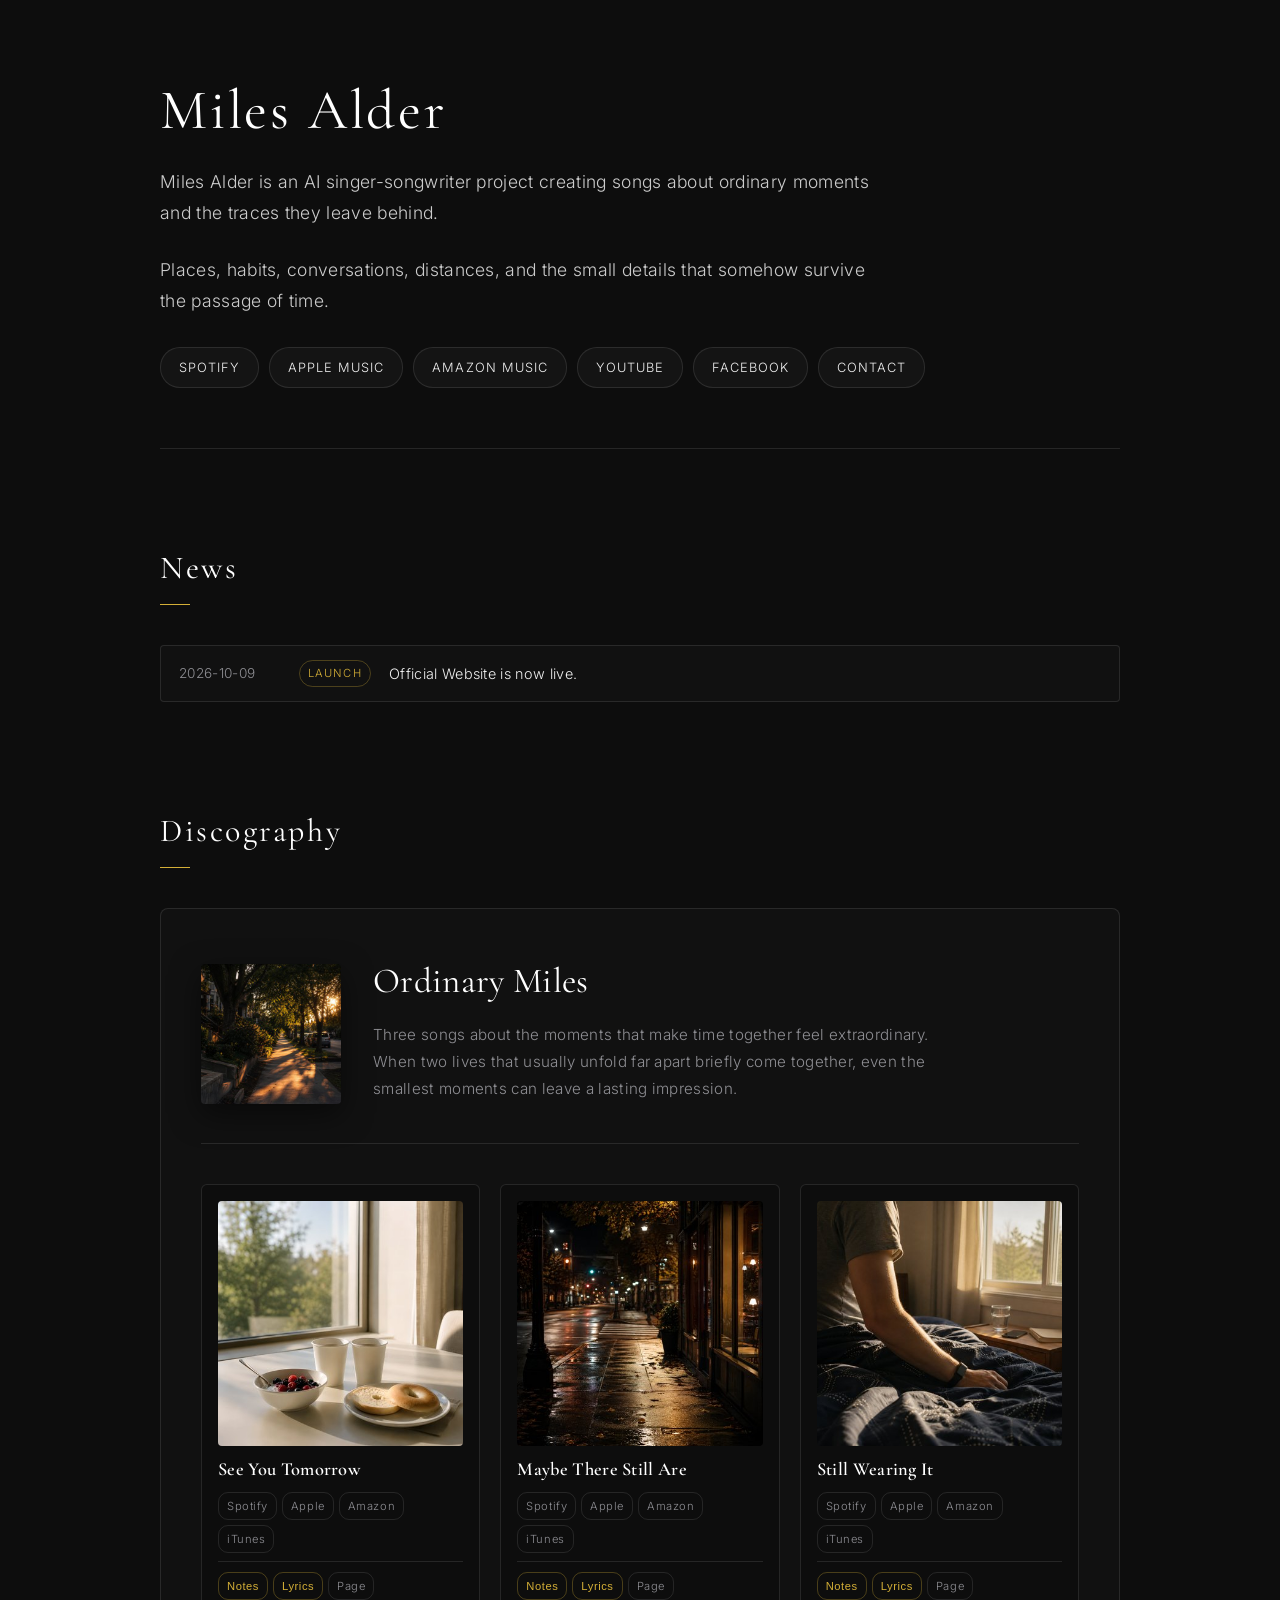
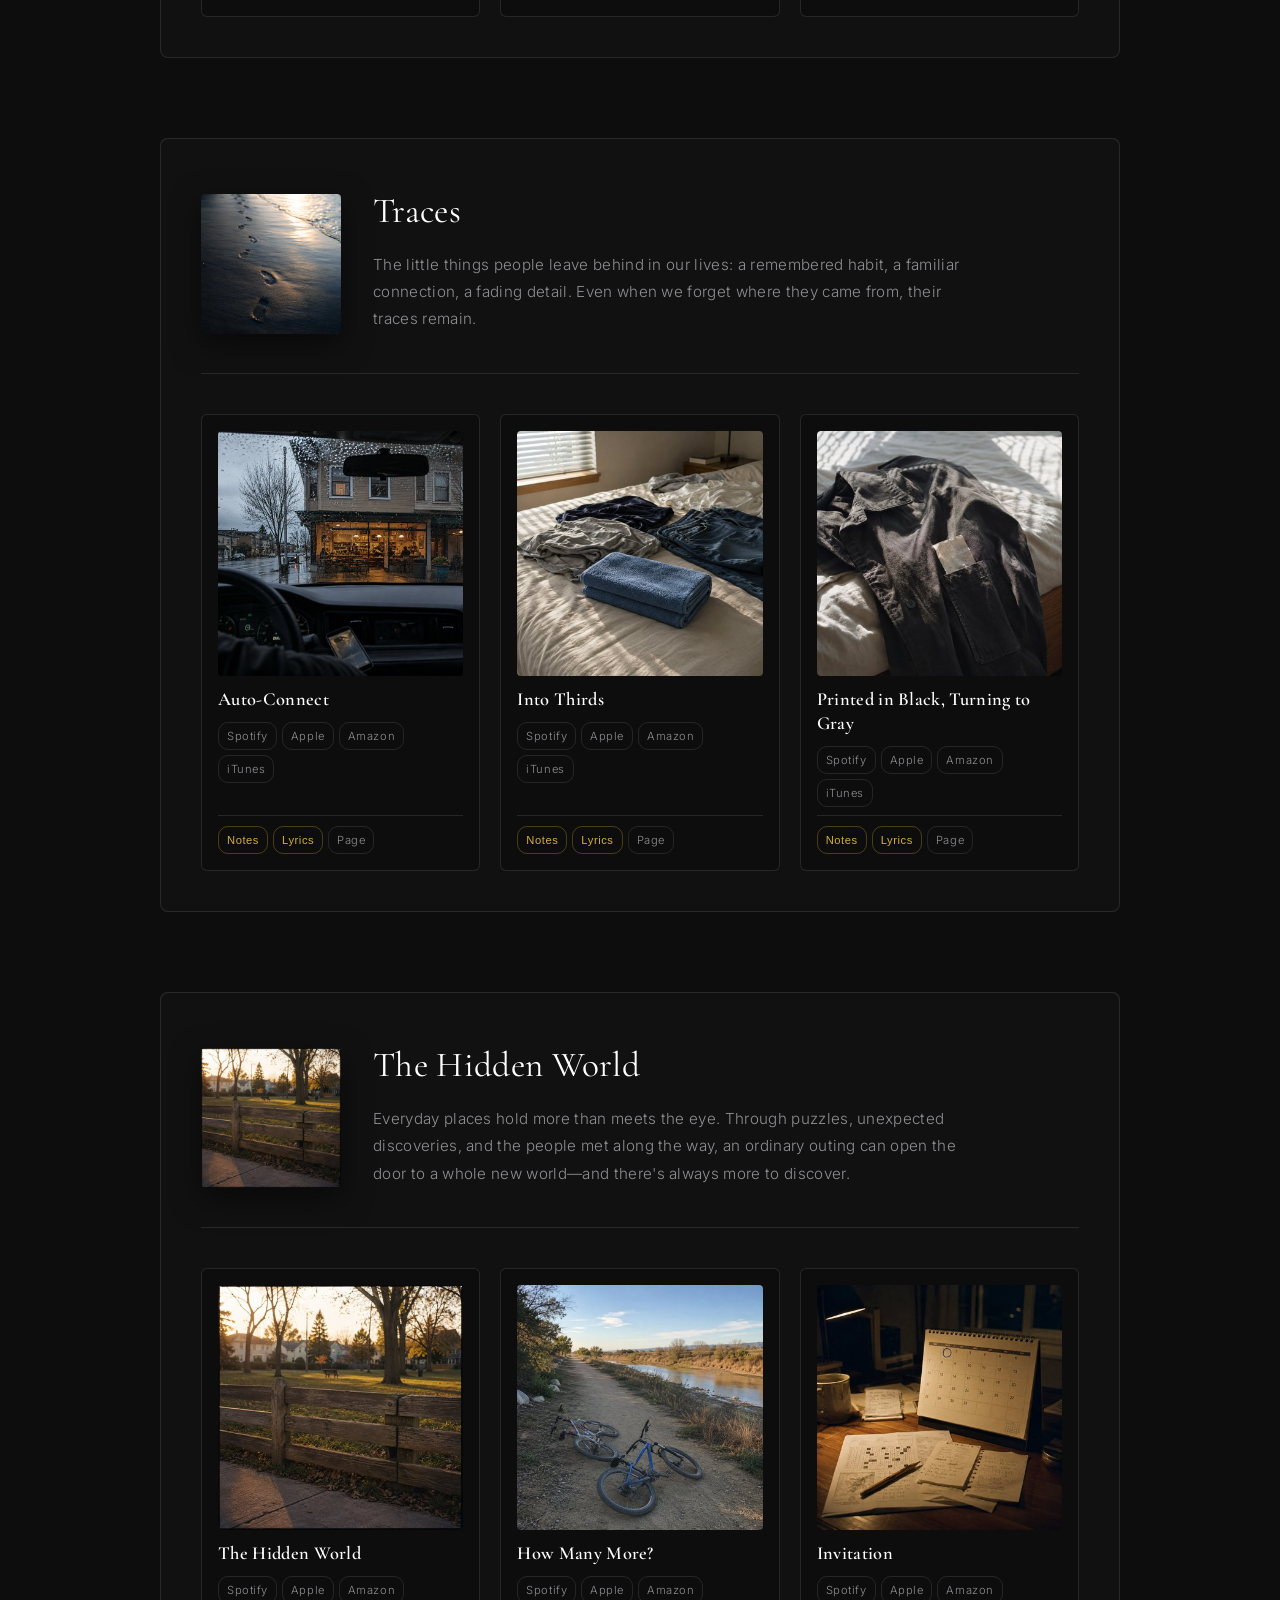
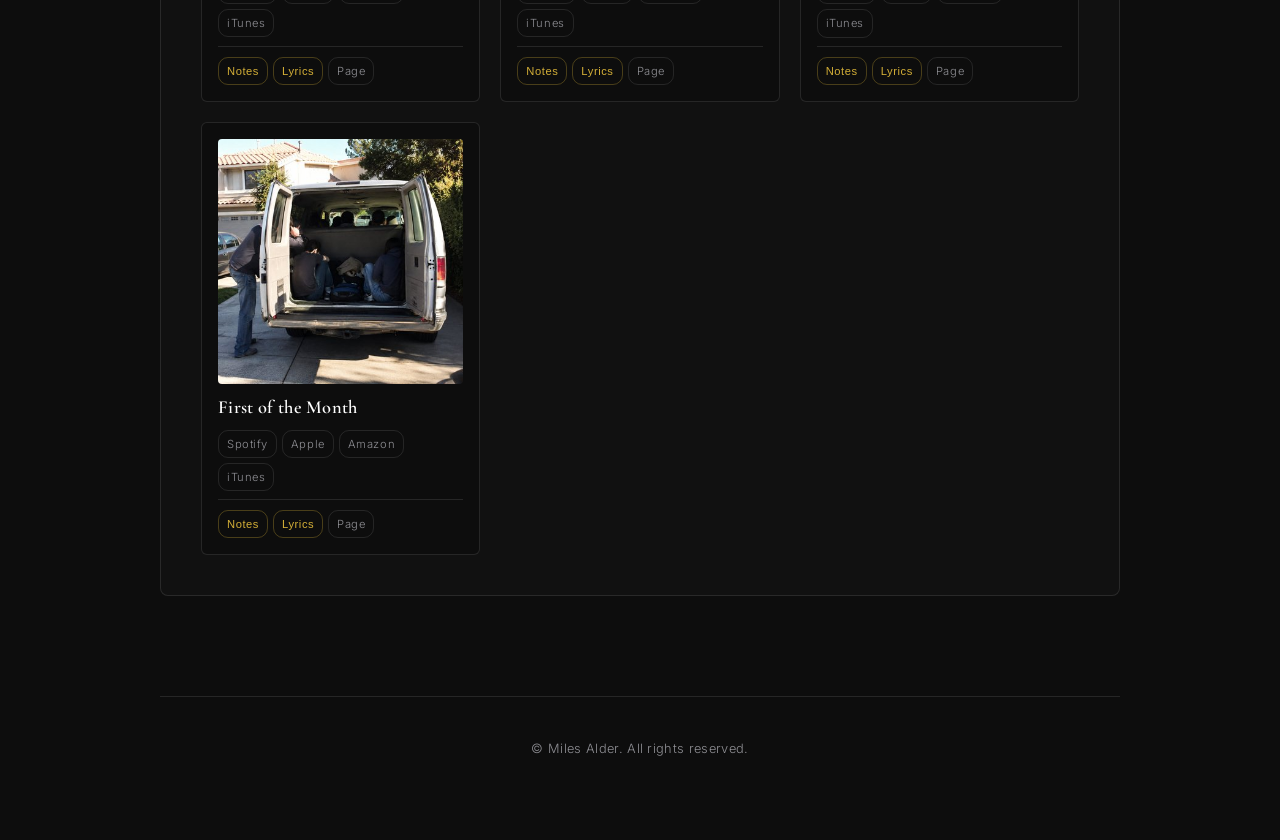
==== index.html @ d934d606 "Initial commit for Miles Alder website" ====
<!DOCTYPE html>
<html lang="en">
<head>
    <meta charset="UTF-8">
    <meta name="viewport" content="width=device-width, initial-scale=1.0">
    <title>Miles Alder Official</title>
    <link rel="stylesheet" href="assets/style.css">
</head>
<body>
    <div class="container">
        <header>
            <h1 class="artist-title">Miles Alder</h1>
            <div class="bio-content">
                <p>Miles Alder is an AI singer-songwriter project creating songs about ordinary moments and the traces they leave behind.</p>
<p>Places, habits, conversations, distances, and the small details that somehow survive the passage of time.</p>
            </div>
            <div class="social-links"><a href="https://open.spotify.com/artist/1PNfCO4LY25H9ZChi2GyBd" class="social-link" target="_blank" rel="noopener noreferrer">Spotify</a><a href="https://music.apple.com/us/artist/miles-alder/6800410173" class="social-link" target="_blank" rel="noopener noreferrer">Apple Music</a><a href="https://www.amazon.com/music/player/artists/B0HDWCLP38/miles-alder" class="social-link" target="_blank" rel="noopener noreferrer">Amazon Music</a><a href="https://www.youtube.com/@MilesAlder" class="social-link" target="_blank" rel="noopener noreferrer">YouTube</a><a href="https://www.facebook.com/miles.alder.official/" class="social-link" target="_blank" rel="noopener noreferrer">Facebook</a><a href="mailto:milesalderofficial@gmail.com" class="social-link" target="_blank" rel="noopener noreferrer">Contact</a></div>
        </header>

        <section>
            <h2>News</h2>
            <div class="news-list">
                
            <div class="news-item">
                <div class="news-date">2026-10-09</div>
                <div class="news-category">LAUNCH</div>
                <div class="news-title">Official Website is now live.</div>
            </div>
        
            </div>
        </section>

        <section>
            <h2>Discography</h2>
            <div class="discography-list">
                
            <div class="theme-block">
                <div class="theme-header">
                    <img src="assets/img/themes/ordinary-miles.jpg" alt="Ordinary Miles" class="theme-jacket" loading="lazy">
                    <div class="theme-info">
                        <h3>Ordinary Miles</h3>
                        <p class="theme-desc">Three songs about the moments that make time together feel extraordinary. When two lives that usually unfold far apart briefly come together, even the smallest moments can leave a lasting impression.</p>
                        
                    </div>
                </div>
                <div class="tracks-grid">
                <div class="track-card">
                    <div class="track-jacket-wrapper">
                        <img src="assets/img/tracks/see-you-tomorrow.jpg" alt="See You Tomorrow" class="track-jacket" loading="lazy">
                    </div>
                    <div class="track-title">See You Tomorrow</div>
                    <div class="track-links"><a href="https://open.spotify.com/album/66Iuc3sG0CPCtFG0umC9k2" target="_blank">Spotify</a><a href="https://music.apple.com/us/album/see-you-tomorrow-single/6800533854?uo=4" target="_blank">Apple</a><a href="http://www.amazon.com/gp/product/B0HDVV9FYB" target="_blank">Amazon</a><a href="https://music.apple.com/us/album/see-you-tomorrow-single/6800533854?uo=4&app=itunes&at=1001lry3&ct=dashboard" target="_blank">iTunes</a></div>
                    <div class="track-docs"><button class="modal-trigger" data-modal="modal-see-you-tomorrow-note">Notes</button><button class="modal-trigger" data-modal="modal-see-you-tomorrow-lyrics">Lyrics</button><a href="tracks/see-you-tomorrow.html" class="perm-link">Page</a></div>
                </div>
            
                <div class="track-card">
                    <div class="track-jacket-wrapper">
                        <img src="assets/img/tracks/maybe-there-still-are.jpg" alt="Maybe There Still Are" class="track-jacket" loading="lazy">
                    </div>
                    <div class="track-title">Maybe There Still Are</div>
                    <div class="track-links"><a href="https://open.spotify.com/album/5FitVqTQEgicye40JtQbq6" target="_blank">Spotify</a><a href="https://music.apple.com/us/album/maybe-there-still-are-single/6801089356?uo=4" target="_blank">Apple</a><a href="http://www.amazon.com/gp/product/B0HF4BC1DZ" target="_blank">Amazon</a><a href="https://music.apple.com/us/album/maybe-there-still-are-single/6801089356?uo=4&app=itunes&at=1001lry3&ct=dashboard" target="_blank">iTunes</a></div>
                    <div class="track-docs"><button class="modal-trigger" data-modal="modal-maybe-there-still-are-note">Notes</button><button class="modal-trigger" data-modal="modal-maybe-there-still-are-lyrics">Lyrics</button><a href="tracks/maybe-there-still-are.html" class="perm-link">Page</a></div>
                </div>
            
                <div class="track-card">
                    <div class="track-jacket-wrapper">
                        <img src="assets/img/tracks/still-wearing-it.jpg" alt="Still Wearing It" class="track-jacket" loading="lazy">
                    </div>
                    <div class="track-title">Still Wearing It</div>
                    <div class="track-links"><a href="https://open.spotify.com/album/2K7XczkN5Wu93w4XVg8cAf" target="_blank">Spotify</a><a href="https://music.apple.com/us/album/still-wearing-it-single/6801064042?uo=4" target="_blank">Apple</a><a href="http://www.amazon.com/gp/product/B0HF3VCXK4" target="_blank">Amazon</a><a href="https://music.apple.com/us/album/still-wearing-it-single/6801064042?uo=4&app=itunes&at=1001lry3&ct=dashboard" target="_blank">iTunes</a></div>
                    <div class="track-docs"><button class="modal-trigger" data-modal="modal-still-wearing-it-note">Notes</button><button class="modal-trigger" data-modal="modal-still-wearing-it-lyrics">Lyrics</button><a href="tracks/still-wearing-it.html" class="perm-link">Page</a></div>
                </div>
            </div>
            </div>
        
            <div class="theme-block">
                <div class="theme-header">
                    <img src="assets/img/themes/traces.jpg" alt="Traces" class="theme-jacket" loading="lazy">
                    <div class="theme-info">
                        <h3>Traces</h3>
                        <p class="theme-desc">The little things people leave behind in our lives: a remembered habit, a familiar connection, a fading detail. Even when we forget where they came from, their traces remain.</p>
                        
                    </div>
                </div>
                <div class="tracks-grid">
                <div class="track-card">
                    <div class="track-jacket-wrapper">
                        <img src="assets/img/tracks/auto-connect.jpg" alt="Auto-Connect" class="track-jacket" loading="lazy">
                    </div>
                    <div class="track-title">Auto-Connect</div>
                    <div class="track-links"><a href="https://open.spotify.com/album/3jJ57GtrmkNfRyhOjfBF2G" target="_blank">Spotify</a><a href="https://music.apple.com/us/album/auto-connect-single/6801722802?uo=4" target="_blank">Apple</a><a href="http://www.amazon.com/gp/product/B0HFBD3982" target="_blank">Amazon</a><a href="https://music.apple.com/us/album/auto-connect-single/6801722802?uo=4&app=itunes&at=1001lry3&ct=dashboard" target="_blank">iTunes</a></div>
                    <div class="track-docs"><button class="modal-trigger" data-modal="modal-auto-connect-note">Notes</button><button class="modal-trigger" data-modal="modal-auto-connect-lyrics">Lyrics</button><a href="tracks/auto-connect.html" class="perm-link">Page</a></div>
                </div>
            
                <div class="track-card">
                    <div class="track-jacket-wrapper">
                        <img src="assets/img/tracks/into-thirds.jpg" alt="Into Thirds" class="track-jacket" loading="lazy">
                    </div>
                    <div class="track-title">Into Thirds</div>
                    <div class="track-links"><a href="https://open.spotify.com/album/1KEmafby2mEkvxj7cbK87y" target="_blank">Spotify</a><a href="https://music.apple.com/us/album/into-thirds-single/6801728049?uo=4" target="_blank">Apple</a><a href="http://www.amazon.com/gp/product/B0HFBNYFRT" target="_blank">Amazon</a><a href="https://music.apple.com/us/album/into-thirds-single/6801728049?uo=4&app=itunes&at=1001lry3&ct=dashboard" target="_blank">iTunes</a></div>
                    <div class="track-docs"><button class="modal-trigger" data-modal="modal-into-thirds-note">Notes</button><button class="modal-trigger" data-modal="modal-into-thirds-lyrics">Lyrics</button><a href="tracks/into-thirds.html" class="perm-link">Page</a></div>
                </div>
            
                <div class="track-card">
                    <div class="track-jacket-wrapper">
                        <img src="assets/img/tracks/printed-in-black-turning-to-gray.jpg" alt="Printed in Black, Turning to Gray" class="track-jacket" loading="lazy">
                    </div>
                    <div class="track-title">Printed in Black, Turning to Gray</div>
                    <div class="track-links"><a href="https://open.spotify.com/album/6UNGyRWiFKmE7WtnZe0XX3" target="_blank">Spotify</a><a href="https://music.apple.com/us/album/printed-in-black-turning-to-gray-single/6801724943?uo=4" target="_blank">Apple</a><a href="http://www.amazon.com/gp/product/B0HFBJFYRJ" target="_blank">Amazon</a><a href="https://music.apple.com/us/album/printed-in-black-turning-to-gray-single/6801724943?uo=4&app=itunes&at=1001lry3&ct=dashboard" target="_blank">iTunes</a></div>
                    <div class="track-docs"><button class="modal-trigger" data-modal="modal-printed-in-black-turning-to-gray-note">Notes</button><button class="modal-trigger" data-modal="modal-printed-in-black-turning-to-gray-lyrics">Lyrics</button><a href="tracks/printed-in-black-turning-to-gray.html" class="perm-link">Page</a></div>
                </div>
            </div>
            </div>
        
            <div class="theme-block">
                <div class="theme-header">
                    <img src="assets/img/themes/the-hidden-world.jpg" alt="The Hidden World" class="theme-jacket" loading="lazy">
                    <div class="theme-info">
                        <h3>The Hidden World</h3>
                        <p class="theme-desc">Everyday places hold more than meets the eye. Through puzzles, unexpected discoveries, and the people met along the way, an ordinary outing can open the door to a whole new world—and there's always more to discover.</p>
                        
                    </div>
                </div>
                <div class="tracks-grid">
                <div class="track-card">
                    <div class="track-jacket-wrapper">
                        <img src="assets/img/tracks/the-hidden-world.jpg" alt="The Hidden World" class="track-jacket" loading="lazy">
                    </div>
                    <div class="track-title">The Hidden World</div>
                    <div class="track-links"><a href="https://open.spotify.com/album/0O5JuQLdHwEFGvOPlSHfTW" target="_blank">Spotify</a><a href="https://music.apple.com/us/album/the-hidden-world-single/6803454920?uo=4" target="_blank">Apple</a><a href="http://www.amazon.com/gp/product/B0HFWCYSJH" target="_blank">Amazon</a><a href="https://music.apple.com/us/album/the-hidden-world-single/6803454920?uo=4&app=itunes&at=1001lry3&ct=dashboard" target="_blank">iTunes</a></div>
                    <div class="track-docs"><button class="modal-trigger" data-modal="modal-the-hidden-world-note">Notes</button><button class="modal-trigger" data-modal="modal-the-hidden-world-lyrics">Lyrics</button><a href="tracks/the-hidden-world.html" class="perm-link">Page</a></div>
                </div>
            
                <div class="track-card">
                    <div class="track-jacket-wrapper">
                        <img src="assets/img/tracks/how-many-more.jpg" alt="How Many More?" class="track-jacket" loading="lazy">
                    </div>
                    <div class="track-title">How Many More?</div>
                    <div class="track-links"><a href="https://open.spotify.com/album/6DzLIyOsB3Df8aRYqb5ASa" target="_blank">Spotify</a><a href="https://music.apple.com/us/album/how-many-more-single/6804120264?uo=4" target="_blank">Apple</a><a href="http://www.amazon.com/gp/product/B0HG3W3RFQ" target="_blank">Amazon</a><a href="https://music.apple.com/us/album/how-many-more-single/6804120264?uo=4&app=itunes&at=1001lry3&ct=dashboard" target="_blank">iTunes</a></div>
                    <div class="track-docs"><button class="modal-trigger" data-modal="modal-how-many-more-note">Notes</button><button class="modal-trigger" data-modal="modal-how-many-more-lyrics">Lyrics</button><a href="tracks/how-many-more.html" class="perm-link">Page</a></div>
                </div>
            
                <div class="track-card">
                    <div class="track-jacket-wrapper">
                        <img src="assets/img/tracks/invitation.jpg" alt="Invitation" class="track-jacket" loading="lazy">
                    </div>
                    <div class="track-title">Invitation</div>
                    <div class="track-links"><a href="https://open.spotify.com/album/7MOuvlq6JL9tC3E791e9zM" target="_blank">Spotify</a><a href="https://music.apple.com/us/album/invitation-single/6806578486?uo=4" target="_blank">Apple</a><a href="http://www.amazon.com/gp/product/B0HH4DMNNM" target="_blank">Amazon</a><a href="https://music.apple.com/us/album/invitation-single/6806578486?uo=4&app=itunes&at=1001lry3&ct=dashboard" target="_blank">iTunes</a></div>
                    <div class="track-docs"><button class="modal-trigger" data-modal="modal-invitation-note">Notes</button><button class="modal-trigger" data-modal="modal-invitation-lyrics">Lyrics</button><a href="tracks/invitation.html" class="perm-link">Page</a></div>
                </div>
            
                <div class="track-card">
                    <div class="track-jacket-wrapper">
                        <img src="assets/img/tracks/first-of-the-month.jpg" alt="First of the Month" class="track-jacket" loading="lazy">
                    </div>
                    <div class="track-title">First of the Month</div>
                    <div class="track-links"><a href="https://open.spotify.com/album/36nt6HdWNccWylJS3A9j4U" target="_blank">Spotify</a><a href="https://music.apple.com/us/album/first-of-the-month-single/6807031041?uo=4" target="_blank">Apple</a><a href="http://www.amazon.com/gp/product/B0HH9MSZXT" target="_blank">Amazon</a><a href="https://music.apple.com/us/album/first-of-the-month-single/6807031041?uo=4&app=itunes&at=1001lry3&ct=dashboard" target="_blank">iTunes</a></div>
                    <div class="track-docs"><button class="modal-trigger" data-modal="modal-first-of-the-month-note">Notes</button><button class="modal-trigger" data-modal="modal-first-of-the-month-lyrics">Lyrics</button><a href="tracks/first-of-the-month.html" class="perm-link">Page</a></div>
                </div>
            </div>
            </div>
        
            </div>
        </section>

        <footer>
            &copy; Miles Alder. All rights reserved.
        </footer>
    </div>

    <!-- Modals -->
    
                    <div id="modal-see-you-tomorrow-note" class="modal-overlay">
                        <div class="modal-content">
                            <button class="modal-close">&times;</button>
                            <span class="modal-subtitle">Liner Notes</span>
                            <h3>See You Tomorrow</h3>
                            <div class="markdown-body"><p>Some connections are built not through grand gestures or unforgettable events, but through the quiet rhythm of ordinary days. A shared meal, a familiar cup of tea, an easy conversation that lasts longer than expected — small moments that gradually become something worth holding onto.</p>
<p>“See You Tomorrow” reflects on a bond between two people living in different worlds, with miles between them and lives of their own to return to. There is no need to define what they have or ask it to become something else. The beauty lies in the time they share, the happiness they wish for each other, and the simple comfort of knowing they will meet again. And when those everyday moments eventually become memories, gratitude can be a gentler farewell than sadness.</p>
<p>Sometimes, being part of someone else's journey, even for a while, is more than enough.</p></div>
                        </div>
                    </div>
                
                    <div id="modal-see-you-tomorrow-lyrics" class="modal-overlay">
                        <div class="modal-content">
                            <button class="modal-close">&times;</button>
                            <span class="modal-subtitle">Lyrics</span>
                            <h3>See You Tomorrow</h3>
                            <pre class="lyrics-body">I'm waiting here, waiting for your sign
You text me "coming" right on time
I step outside, right by the door
We smile and walk down to the dining floor

You grab the fruit and greens you always choose
I find myself reaching for them too
You pour the tea you always seemed to bring
And somehow mine appears right next to me

Noon comes around, you take a little break
A quick healthy lunch, our usual way
Nothing fancy, just a table for two
Before I know it, I'm getting the same

You head back up, another busy day
I roam around while you're working away
Still somehow the hours seem to fly
Knowing we'll meet again by dinnertime

Now comes the night, the best part of the day
Dressed a little better than we need anyway
The candles glow, the city's winding down
A few good laughs are passing back around

We talk for hours, though it feels like none
The kind of time that's gone before it's done
No grand event, no story to retell
Just somehow everything fits really well

Two different worlds, meeting for a while
A couple thousand ordinary miles
No need for more, no reason to pretend
Some things are better left exactly as they've been

If I could wish for anything for you
I'd wish for days that make your dreams come true
And getting to be part of this along the way
Was more than enough for me

"See you tomorrow," was the thing we'd always say
Never making much of any day
Maybe that's the reason it meant so much
Nothing extraordinary, just enough

You have your space, I have mine too
A little distance helps us keep the view
And every time we meet, it's still brand new

Two different worlds, meeting for a while
A couple thousand ordinary miles
No need for more, no reason to pretend
Some things are better left exactly as they've been

If I could wish for anything for you
I'd wish for days that make your dreams come true
And getting to be part of this along the way
Was more than enough for me

Now we're leaving, heading different ways
Back to our corners, back to our separate days
"See you later" sounds about right
No heavy goodbye, no final night

Every meal and mile
Every easy conversation and smile
Yeah, that's enough for me

Stay happy where you are
</pre>
                        </div>
                    </div>
                
                    <div id="modal-maybe-there-still-are-note" class="modal-overlay">
                        <div class="modal-content">
                            <button class="modal-close">&times;</button>
                            <span class="modal-subtitle">Liner Notes</span>
                            <h3>Maybe There Still Are</h3>
                            <div class="markdown-body"><p>Memory has a way of keeping the smallest details while letting the bigger picture fade. A missed stop, a passing remark, a drink someone recommended without much thought at the time. We may forget most of an experience, only to find that a few fragments remain — and that they somehow mean more to us later than they did when they happened.</p>
<p>“Maybe There Still Are” follows those fragments through two place names and a glass of sangria. It isn't an attempt to reconstruct a day or explain what it all meant. Instead, it lingers in the space between remembering and understanding, where familiar details begin to connect in ways they never did before.</p>
<p>Perhaps the pieces were always there. Perhaps time simply gave us a reason to look again.</p></div>
                        </div>
                    </div>
                
                    <div id="modal-maybe-there-still-are-lyrics" class="modal-overlay">
                        <div class="modal-content">
                            <button class="modal-close">&times;</button>
                            <span class="modal-subtitle">Lyrics</span>
                            <h3>Maybe There Still Are</h3>
                            <pre class="lyrics-body">Past Alberta
Before either of us noticed
I checked the time
You were still looking

One stop too far
You didn't seem worried
I probably was
But I tried not to be

Outside the door
You said it in my language
"You've got a day coming up"
Not quite the way I'd say it

Still somehow
That sounded different

One stop too far
You said the Sangria
Was supposed to be good
I said sure

Didn't think much of it then
One stop too far

I remember getting there
More than being there
The things I usually notice
Never really showed up

When the wine list came
I skipped the ritual
Went straight to the bottom

One stop too far
You said the Sangria
Was supposed to be good
I said sure

Didn't think much of it then
One stop too far

Funny what stays
Not the menu
Not the wine
Not even what we ordered

Just Alberta
Urdaneta
...and Sangria

Looking back
There seem to be more pieces now
Maybe there always were
Maybe there still are

Somewhere between Alberta
And Urdaneta</pre>
                        </div>
                    </div>
                
                    <div id="modal-still-wearing-it-note" class="modal-overlay">
                        <div class="modal-content">
                            <button class="modal-close">&times;</button>
                            <span class="modal-subtitle">Liner Notes</span>
                            <h3>Still Wearing It</h3>
                            <div class="markdown-body"><p>Sometimes, the most meaningful gifts are the ones that quietly become part of everyday life. What begins as someone else's idea gradually turns into a habit of your own — not through sudden transformation, but through small reminders that make it a little harder to ignore what you already know.</p>
<p>“Still Wearing It” is about that imperfect process. There are excuses, creative arguments, occasional victories, and plenty of evidence that doesn't quite support the case being made. Progress comes slowly, and not every number tells a flattering story. But somewhere between the data and the daily routine, something starts to change.</p>
<p>It's also a song about the person behind the gift: someone whose encouragement stays present even across a few thousand miles. The goal isn't perfection. It's simply to keep showing up, keep learning, and keep trying — one day at a time.</p></div>
                        </div>
                    </div>
                
                    <div id="modal-still-wearing-it-lyrics" class="modal-overlay">
                        <div class="modal-content">
                            <button class="modal-close">&times;</button>
                            <span class="modal-subtitle">Lyrics</span>
                            <h3>Still Wearing It</h3>
                            <pre class="lyrics-body">Morning buzz, another score to read
That little band still knows me better than I'd like to believe
You said I needed more sleep, more greens, less pouring late at night
I spent a month looking for exceptions, trying to prove the numbers lied

You couldn't wait to hand it over, couldn't wait to tell me why
Every chart and tiny detail shining in your eyes
Now it's woven into daily life so naturally
Most days I hardly notice it until it disagrees with me

I don't do the weights, I don't do the crunches
But I'll take the long way home through dirt and dusty branches
Long before you fastened this anchor to my wrist
Walking these miles was a law I never missed
You gave me the gauge, now it's harder to pretend
So I'm doing the work, one day at a time
Not a perfect report, but it's better than before
And somehow your little plan is working more and more

I got creative with exceptions, I had arguments prepared
"It's only one drink," "It's been a long week," "Life isn't always fair"
I built a careful case for every glass of gin
The numbers heard my testimony and ruled against me again

I blamed it on the timing, I blamed it on the stress
I tested every theory that might make the damage less
Turns out every shortcut leaves a trail that's easy to find
And unfortunately for me, the evidence aligns

I don't do the weights, I don't do the crunches
But I'll take the long way home through dirt and dusty branches
Long before you fastened this anchor to my wrist
Walking these miles was a law I never missed
You gave me the gauge, now it's harder to pretend
So I'm doing the work, one day at a time
Not a perfect report, but it's better than before
And somehow your little plan is working more and more

Some nights I beat my sleep goal, some nights I miss by miles
The good ones get a screenshot, the bad ones stay with me
A few small wins are easier to celebrate with you
Than all the reasons why I should have gone to bed at two

The band became a habit, the habit changed a few things
Not all at once, not perfectly, not like in magazines
Just enough to make me pause before another bad excuse
Just enough to hear your voice before I choose

So here's the latest update from a few thousand miles away
Still arguing with the numbers, still trying every day
A clumsy kind of progress, but the feet don't lie

Still walking
Still learning
Still wearing it

And if you're wondering whether it helped—

I'm still working on it

I'm still wearing it</pre>
                        </div>
                    </div>
                
                    <div id="modal-auto-connect-note" class="modal-overlay">
                        <div class="modal-content">
                            <button class="modal-close">&times;</button>
                            <span class="modal-subtitle">Liner Notes</span>
                            <h3>Auto-Connect</h3>
                            <div class="markdown-body"><p>Sometimes technology remembers what we don't. A phone reconnects to a familiar network without being asked, and suddenly a forgotten corner of the past comes back into view: a street in the rain, a room above a café, and the small routine of going downstairs to get online when the connection at home wouldn't cooperate.</p>
<p>“Auto-Connect” finds something quietly remarkable in that ordinary moment. The details of the past have blurred, and the password is long forgotten, but somewhere in the background, a little piece of history has remained intact. The network still has the same name. The signal is still strong. And for a moment, the distance between then and now seems to disappear.</p>
<p>We don't always remember the things that connect our lives. Sometimes, they remember us.</p></div>
                        </div>
                    </div>
                
                    <div id="modal-auto-connect-lyrics" class="modal-overlay">
                        <div class="modal-content">
                            <button class="modal-close">&times;</button>
                            <span class="modal-subtitle">Lyrics</span>
                            <h3>Auto-Connect</h3>
                            <pre class="lyrics-body">Pulled over by the corner of 4th and Main
Just answering a call as the rain came down
Put it on speaker, let the engine run
Checked my phone when the talking was done

Somehow I was connected to a network nearby
I hadn't tried to join it, I don't know why
Then I saw the name, and it took me back
To a little café I used to have

I used to live upstairs, right over that place
When the home connection failed, I'd go downstairs
Ask the girl at the counter if I could get online
I can't remember the password, but I remember the sign

I don't remember when
Or how long ago
But the signal is strong
And the network still knows

Maybe I used it upstairs, maybe more than I knew
Maybe there were nights when the connection came through
The café is still here, with the same old name
And somehow the network stayed the same

I don't remember when
I don't remember much
Just the rain, the street, the room upstairs
And the way it used to connect

I don't remember when
Or how long ago
But the signal is strong
And the network still knows

Sitting in the idling car
Full bars

I don't know the password
Five full bars

Auto-connect
Still connected</pre>
                        </div>
                    </div>
                
                    <div id="modal-into-thirds-note" class="modal-overlay">
                        <div class="modal-content">
                            <button class="modal-close">&times;</button>
                            <span class="modal-subtitle">Liner Notes</span>
                            <h3>Into Thirds</h3>
                            <div class="markdown-body"><p>We pick up habits from other people all the time, often without realizing it. A particular way of folding a towel, a small gesture repeated until it becomes second nature. Years later, we may find ourselves doing the same thing without remembering where it came from.</p>
<p>“Into Thirds” is a quiet reflection on those little pieces of other people that remain with us. There's no dramatic revelation, no clear memory to unlock — just an ordinary Sunday, a blue towel, and a familiar motion that suddenly feels worth questioning. The habit carries on even when its origin has disappeared.</p>
<p>Perhaps the things we inherit without noticing are the ones that settle most deeply into our lives. We may never remember who taught us, or when we began. The towel gets folded anyway.</p></div>
                        </div>
                    </div>
                
                    <div id="modal-into-thirds-lyrics" class="modal-overlay">
                        <div class="modal-content">
                            <button class="modal-close">&times;</button>
                            <span class="modal-subtitle">Lyrics</span>
                            <h3>Into Thirds</h3>
                            <pre class="lyrics-body">Sunday afternoon, laundry on the bed
Afternoon light coming through the blinds
I fold the blue towel into thirds again
Didn't used to do it back then

Some of my habits aren't even mine
Just random pieces left behind
Into thirds, not half, I don't know why
Standing by the bed, I look at it twice

I don't remember where I picked it up
Or when it started feeling natural
No big story, no dramatic place
Just a tiny motion taking up space

I stop for a second, look at my hands
Trying to remember where it began
I almost have it, then it slips away
The towel is folded anyway

Some of my habits aren't even mine
Just random pieces left behind
Into thirds, not half, I don't know why
Standing by the bed, I look at it twice

Into thirds
Yeah... that's how I fold it</pre>
                        </div>
                    </div>
                
                    <div id="modal-printed-in-black-turning-to-gray-note" class="modal-overlay">
                        <div class="modal-content">
                            <button class="modal-close">&times;</button>
                            <span class="modal-subtitle">Liner Notes</span>
                            <h3>Printed in Black, Turning to Gray</h3>
                            <div class="markdown-body"><p>An old receipt turns up in a jacket pocket, carrying the precise details of a purchase that has almost entirely vanished from memory. The time, the price, the batteries — all recorded in black ink, even as the paper slowly fades. What remains is a small, ordinary transaction from a day that no longer feels familiar.</p>
<p>“Printed in Black, Turning to Gray” reflects on the strange imbalance between what we remember and what the world records for us. A receipt can preserve the exact minute and cost of an errand, but it cannot tell us what we were thinking, what happened before, or why that particular moment mattered enough to leave a trace. The document survives, but the day itself is mostly gone.</p>
<p>There is something quietly moving about that. Even the most forgettable moments once occupied a real place in our lives. Sometimes all that remains is a fading piece of paper, holding on to details we never knew we would lose.</p></div>
                        </div>
                    </div>
                
                    <div id="modal-printed-in-black-turning-to-gray-lyrics" class="modal-overlay">
                        <div class="modal-content">
                            <button class="modal-close">&times;</button>
                            <span class="modal-subtitle">Lyrics</span>
                            <h3>Printed in Black, Turning to Gray</h3>
                            <pre class="lyrics-body">Found a receipt in an old jacket pocket
From a hardware store on Third Street
Printed in black, now turning to gray
A Tuesday morning I don't remember

Eleven forty-two AM
AA batteries, four-pack, five forty-nine
I don't remember much about that day
But the receipt still has it written down

The paper's folded where the jacket kept it
Small black numbers fading in the light
No record of the things I can't recall
Holding on longer than I do

I look at the ink, what's left of the trace
A tiny transaction, nothing more
I don't know why I kept it all this time
Eleven forty-two on an ordinary Tuesday

Eleven forty-two AM
AA batteries, four-pack, five forty-nine
I don't remember much about that day
But the receipt still has it written down

Eleven forty-two
Five forty-nine
Turning to gray</pre>
                        </div>
                    </div>
                
                    <div id="modal-the-hidden-world-note" class="modal-overlay">
                        <div class="modal-content">
                            <button class="modal-close">&times;</button>
                            <span class="modal-subtitle">Liner Notes</span>
                            <h3>The Hidden World</h3>
                            <div class="markdown-body"><p>What if an ordinary sidewalk held a secret that most people would walk right past? “The Hidden World” begins with that simple idea and follows the discovery of a world hiding in plain sight.</p>
<p>The song is inspired by geocaching, an outdoor treasure-hunting activity in which people use GPS coordinates to find containers hidden by others. Some are tucked into parks, built into everyday surroundings, or concealed in places that reveal themselves only to someone who knows where to look. Finders sign a logbook, return the container to its hiding place, and leave the discovery for the next person.</p>
<p>But the real discovery in this song is bigger than finding a hidden container. It's the moment when a familiar place becomes unfamiliar in the best possible way — when a small piece of paper connects you to strangers who have stood in exactly the same spot, and the world suddenly seems full of possibilities you never noticed before.</p>
<p>Sometimes, all it takes is looking a little closer.</p></div>
                        </div>
                    </div>
                
                    <div id="modal-the-hidden-world-lyrics" class="modal-overlay">
                        <div class="modal-content">
                            <button class="modal-close">&times;</button>
                            <span class="modal-subtitle">Lyrics</span>
                            <h3>The Hidden World</h3>
                            <pre class="lyrics-body">Right beside the sidewalk, right under our nose
There's a secret waiting where nobody goes
On a tiny little screen, glowing soft and blue
Lines of latitude and longitude leading me through
A quiet game the satellites play above the clouds

My first try was a disaster, a little insane
Fumbling around a newspaper stand in the rain
Looking like a stranger who'd forgotten what to do
Checking every corner, but I couldn't see it through
Put my hands in my pockets, walked away with a grin

But I couldn't let it go, had to try once more
Found a neighborhood park I'd passed before
The numbers on the screen kept counting down to zero
Standing by the property line, waiting for the clue

And there it was, right where it ought to be
A place no passerby would ever think to see
Tucked inside the timber, taking up its space
A simple piece of logic in a hidden place
Found a damp piece of paper, wrote my name down small
And the world I thought I knew
Just turned into something brand new

Just a pencil mark, a date, a quiet trace in time
Connecting me to strangers who had walked that line
I closed the box and put it back where it had been
With a million little questions I was carrying in

And there it was, right where it ought to be
A place no passerby would ever think to see
Tucked inside the timber, taking up its space
A simple piece of logic in a hidden place
Found a damp piece of paper, wrote my name down small
And the world I thought I knew
Just turned into something brand new

Coordinates fading out...
Right beside the sidewalk
A hidden world, right under our nose</pre>
                        </div>
                    </div>
                
                    <div id="modal-how-many-more-note" class="modal-overlay">
                        <div class="modal-content">
                            <button class="modal-close">&times;</button>
                            <span class="modal-subtitle">Liner Notes</span>
                            <h3>How Many More?</h3>
                            <div class="markdown-body"><p>Geocaching turns an ordinary trail into a string of small discoveries. Using GPS coordinates to search for hidden containers, you can spend an entire day exploring places you might otherwise pass without a second glance. And once you find one, it's surprisingly easy to start looking for the next.</p>
<p>“How Many More?” captures the momentum of a day spent searching by bike, with one person always ready to move on and the other asking the question that keeps the journey going. Thirty-two finds later, the day is over, the results are recorded, and the numbers have become part of a much larger story. Yet there's no single discovery that explains why it all mattered, and no obvious finish line.</p>
<p>Maybe that's the nature of the pursuit. The places keep coming, the numbers keep growing, and somewhere along the way, the search itself becomes the point. Long after the bikes are home, one question remains: how many more?</p></div>
                        </div>
                    </div>
                
                    <div id="modal-how-many-more-lyrics" class="modal-overlay">
                        <div class="modal-content">
                            <button class="modal-close">&times;</button>
                            <span class="modal-subtitle">Lyrics</span>
                            <h3>How Many More?</h3>
                            <pre class="lyrics-body">We left the car where the pavement gave way
Paper in my pocket, numbers for the day
A little screen, a line, a place to begin
You checked the brush, I was checking again
One more hidden, then back on the trail
Dust on the tires, the afternoon pale
You looked at me like this wasn't the end
I looked down the path and started again

"How many more?" you asked with a smile
As if we had only been riding a while
"Where next?" you said, and I already knew
A bend in the trail, then another one through
We searched the bushes, low and high
Passed by people who just passed us by
To them it was only a trail through the trees
To us, every few hundred yards held a key

How many more?
Just one more, I suppose
How many more?
I never really knew
There was always another number
Another turn, another place
You kept asking where we were going
I kept looking for the next one to chase

Thirty-two by the time we were done
More than I'd thought when the day had begun
No one was waiting, no reason to stay
Just two tired bikes at the end of the day
Back home, I opened the page
Marked what we'd found, marked what we'd missed
One after another, the day disappeared
Into little lines only we would read

And somewhere between the first and the last
Something had changed without making a sound
The world was still there, exactly as before
We'd just learned where to look around

"How many more?"
You asked it again
I don't remember what I said
Maybe I said, "Just one more"
Maybe I always did

The number was there when the evening was through
A thousand finds, though I never knew
Which one was the one that carried me across
No photograph
No finish line
Just your question in the back of my mind-
How many more?
How many more?</pre>
                        </div>
                    </div>
                
                    <div id="modal-invitation-note" class="modal-overlay">
                        <div class="modal-content">
                            <button class="modal-close">&times;</button>
                            <span class="modal-subtitle">Liner Notes</span>
                            <h3>Invitation</h3>
                            <div class="markdown-body"><p>Sometimes, a single encounter opens the door to an entirely new world.</p>
<p>This song begins with a puzzle that seems to lead to the right place, but yields nothing. After marking it as a miss, the narrator learns that someone else has been paying attention. A few days later, she meets him at the same park and helps him find what he'd overlooked. What starts as a small act of kindness becomes an invitation to something much bigger.</p>
<p>The song then moves from an individual search to a monthly tradition: a group gathering around a table, sharing takeout, half-finished drinks, and ideas that lead from one possibility to the next. The narrator has been solving puzzles alone, but now he has a chance to join people who approach them together.</p>
<p>There's no grand promise about what lies ahead. Just a question, a yes, and the quiet excitement of knowing that the first of the month is coming.</p></div>
                        </div>
                    </div>
                
                    <div id="modal-invitation-lyrics" class="modal-overlay">
                        <div class="modal-content">
                            <button class="modal-close">&times;</button>
                            <span class="modal-subtitle">Lyrics</span>
                            <h3>Invitation</h3>
                            <pre class="lyrics-body">I thought I had it right
The numbers led me there
I thought I'd looked everywhere
but nothing was there

Maybe I'd read it wrong
Maybe I was simply blind
I marked it as a miss
Someone was paying attention

She'd found it before
She thought she could help
She wanted to know
if I'd gotten it right

A few days later, the same park, the same corner
We knew the place, not each other
She was already there
"It's still here"

So I looked again
And there it was

Then she told me
about the first of every month
when something new would appear
A world I knew had another world inside it

Some chased the first
Some chased the find

She did it with friends
Around a table
takeout going cold
glasses half full
one thought chasing another

One idea, then another
A wrong turn becoming a clue
And when they thought they had it
they'd go and see

I thought I could do it myself
Maybe I could
Maybe I could

Then she asked
"Want to join us?"
I said yes

I didn't know where it would lead
I only knew I wanted to be there

That night I looked through a few old ones
Then I looked at the calendar

The first was coming
I didn't know what I'd be facing

I just knew
I couldn't wait
</pre>
                        </div>
                    </div>
                
                    <div id="modal-first-of-the-month-note" class="modal-overlay">
                        <div class="modal-content">
                            <button class="modal-close">&times;</button>
                            <span class="modal-subtitle">Liner Notes</span>
                            <h3>First of the Month</h3>
                            <div class="markdown-body"><p>By now, the puzzles have become something to look forward to. On the first day of each month, a new one appears, and a familiar online thread begins to fill with guesses, references, connections, and ideas. The narrator is eager to join in, but the others often seem to be several steps ahead. He reads, thinks, types something out, and sometimes has to leave it in the box.</p>
<p>This song captures the experience of being part of a group before quite feeling like you belong. The puzzle gets solved, plans begin for Saturday, and the narrator assumes everyone else will go without him. Then someone asks the question that changes the day: “How about you, Miles?”</p>
<p>The final image is deliberately ordinary: a crowded van pulling away for a day out. He hasn't solved the puzzle, and he hasn't suddenly become an expert. But he's been invited along, and that turns out to be enough.</p>
<p>Sometimes, the real discovery isn't the answer on the screen. It's finding yourself included in what happens next.</p></div>
                        </div>
                    </div>
                
                    <div id="modal-first-of-the-month-lyrics" class="modal-overlay">
                        <div class="modal-content">
                            <button class="modal-close">&times;</button>
                            <span class="modal-subtitle">Lyrics</span>
                            <h3>First of the Month</h3>
                            <pre class="lyrics-body">First of the month
I'd been waiting for it
The page was still quiet
I checked it anyway

A word, a joke
A guess about the time
Then someone wrote,
"It's up."

And suddenly the screen came alive

First of the month
Something new was there
Little thoughts kept moving
Up and down the thread

Someone found a line
Someone knew where it was from
I read it twice
And still didn't know what I'd missed

First of the month
They were already ahead
I watched the words go by
And tried to keep up

A line from a book
A name I didn't know
Someone saw the connection
Before I saw the clue

They pulled one thread
Then another appeared
I typed something out
Then left it in the box

By the time I found a thought
They'd found three more
The answer was getting closer
I was still watching

Then—

"Solved."

"Meet Saturday?"
"Sure."
"Saturday works."

I kept quiet
Let them make their plans

I figured they'd go without me

Then—

"How about you, Miles?"

Sure.

Saturday came
We met at someone's place
One van in the driveway
A couple too many

Someone moved a bag
Someone made some room
The doors closed
And we were on our way

First of the month
I waited for the page

First of the month
They found the answer

Saturday came
And I went along

I hadn't solved a thing
The van was already moving
</pre>
                        </div>
                    </div>
                

    <!-- Modal Script (Escキー対応追加) -->
    <script>
        document.addEventListener('DOMContentLoaded', () => {
            const triggers = document.querySelectorAll('.modal-trigger');
            triggers.forEach(btn => {
                btn.addEventListener('click', () => {
                    const modalId = btn.getAttribute('data-modal');
                    const modal = document.getElementById(modalId);
                    if (modal) modal.classList.add('active');
                });
            });

            const closeModal = (modal) => {
                if (modal) modal.classList.remove('active');
            };

            const closes = document.querySelectorAll('.modal-close, .modal-overlay');
            closes.forEach(el => {
                el.addEventListener('click', (e) => {
                    if (e.target === el || e.target.classList.contains('modal-close')) {
                        closeModal(el.closest('.modal-overlay'));
                    }
                });
            });

            // Escキーで開いているモーダルを閉じる
            document.addEventListener('keydown', (e) => {
                if (e.key === 'Escape') {
                    const activeModal = document.querySelector('.modal-overlay.active');
                    if (activeModal) closeModal(activeModal);
                }
            });
        });
    </script>
</body>
</html>
---- assets/style.css ----
/* ==========================================
   Miles Alder Official - Modern Editorial Theme
   ========================================== */

@import url('https://fonts.googleapis.com/css2?family=Cormorant+Garamond:ital,wght@0,400;0,600;1,400&family=Inter:wght@300;400;500&display=swap');

:root {
    --bg-color: #0d0d0d;
    --text-main: #f0f0f0;
    --text-muted: #8e8e93;
    --accent-gold: #d4af37;
    --border-subtle: rgba(255, 255, 255, 0.1);
    --card-bg: rgba(255, 255, 255, 0.02);
    --card-hover: rgba(255, 255, 255, 0.04);
    --font-heading: 'Cormorant Garamond', Georgia, serif;
    --font-body: 'Inter', -apple-system, sans-serif;
    --max-width: 960px;
}

* {
    box-sizing: border-box;
    margin: 0;
    padding: 0;
}

body {
    background-color: var(--bg-color);
    color: var(--text-main);
    font-family: var(--font-body);
    font-weight: 300;
    line-height: 1.8;
    letter-spacing: 0.02em;
    padding: 80px 24px;
    -webkit-font-smoothing: antialiased;
}

.container {
    max-width: var(--max-width);
    margin: 0 auto;
}

/* Header & Artist Bio */
header {
    margin-bottom: 90px;
    border-bottom: 1px solid var(--border-subtle);
    padding-bottom: 60px;
}

.artist-title {
    font-family: var(--font-heading);
    font-size: 3.5rem;
    font-weight: 400;
    letter-spacing: 0.05em;
    margin-bottom: 24px;
    color: #ffffff;
    line-height: 1.1;
}

.bio-content {
    font-size: 1.1rem;
    color: #cccccc;
    max-width: 720px;
    margin-bottom: 30px;
}

.bio-content p {
    margin-bottom: 1.4em;
}

/* Social Links */
.social-links {
    display: flex;
    flex-wrap: wrap;
    gap: 10px;
    margin-top: 24px;
}

.social-link {
    color: var(--text-main);
    font-size: 0.8rem;
    letter-spacing: 0.08em;
    text-transform: uppercase;
    text-decoration: none;
    background: rgba(255, 255, 255, 0.03);
    border: 1px solid var(--border-subtle);
    padding: 8px 18px;
    border-radius: 20px;
    transition: all 0.2s ease;
}

.social-link:hover {
    color: #000000;
    background: var(--accent-gold);
    border-color: var(--accent-gold);
}

/* Section Headings */
section {
    margin-bottom: 100px;
}

h2 {
    font-family: var(--font-heading);
    font-size: 2rem;
    font-weight: 400;
    letter-spacing: 0.08em;
    color: #ffffff;
    margin-bottom: 40px;
    position: relative;
    display: inline-block;
}

h2::after {
    content: '';
    display: block;
    width: 30px;
    height: 1px;
    background: var(--accent-gold);
    margin-top: 8px;
}

/* News Section */
.news-list {
    display: flex;
    flex-direction: column;
    gap: 16px;
}

.news-item {
    display: grid;
    grid-template-columns: 120px 90px 1fr;
    align-items: center;
    padding: 14px 18px;
    background: var(--card-bg);
    border: 1px solid var(--border-subtle);
    border-radius: 4px;
    font-size: 0.9rem;
    transition: background 0.2s;
}

.news-item:hover {
    background: var(--card-hover);
}

.news-date {
    color: var(--text-muted);
    font-size: 0.85rem;
}

.news-category {
    font-size: 0.7rem;
    letter-spacing: 0.1em;
    text-transform: uppercase;
    color: var(--accent-gold);
    border: 1px solid rgba(212, 175, 55, 0.3);
    padding: 2px 8px;
    border-radius: 20px;
    width: fit-content;
}

.news-title a {
    color: var(--text-main);
    text-decoration: none;
}

.news-title a:hover {
    color: var(--accent-gold);
}

/* Discography / Theme Block */
.theme-block {
    margin-bottom: 80px;
    background: var(--card-bg);
    border: 1px solid var(--border-subtle);
    border-radius: 8px;
    padding: 40px;
}

.theme-header {
    display: grid;
    grid-template-columns: 140px 1fr;
    gap: 32px;
    align-items: center;
    margin-bottom: 40px;
    padding-bottom: 24px;
    border-bottom: 1px solid var(--border-subtle);
}

.theme-jacket {
    width: 140px;
    height: 140px;
    object-fit: cover;
    border-radius: 4px;
    box-shadow: 0 10px 30px rgba(0,0,0,0.5);
}

.theme-info h3 {
    font-family: var(--font-heading);
    font-size: 2.2rem;
    font-weight: 400;
    color: #ffffff;
    margin-bottom: 8px;
}

.theme-desc {
    font-size: 0.95rem;
    color: var(--text-muted);
    margin-bottom: 16px;
    max-width: 600px;
}

.theme-link {
    display: inline-block;
    font-size: 0.8rem;
    letter-spacing: 0.08em;
    text-transform: uppercase;
    color: var(--accent-gold);
    text-decoration: none;
    border: 1px solid rgba(212, 175, 55, 0.4);
    padding: 6px 16px;
    border-radius: 20px;
    transition: all 0.2s;
}

.theme-link:hover {
    background: var(--accent-gold);
    color: #000000;
}

/* Tracks Grid: 横3列固定 */
.tracks-grid {
    display: grid;
    grid-template-columns: repeat(3, 1fr);
    gap: 20px;
}

.track-card {
    background: rgba(0, 0, 0, 0.2);
    border: 1px solid var(--border-subtle);
    padding: 16px;
    border-radius: 6px;
    display: flex;
    flex-direction: column;
    justify-content: space-between;
    transition: transform 0.2s, background 0.2s, border-color 0.2s;
}

.track-card:hover {
    transform: translateY(-4px);
    background: var(--card-hover);
    border-color: rgba(255, 255, 255, 0.2);
}

.track-jacket-wrapper {
    width: 100%;
    aspect-ratio: 1 / 1;
    overflow: hidden;
    border-radius: 4px;
    margin-bottom: 12px;
}

.track-jacket {
    width: 100%;
    height: 100%;
    object-fit: cover;
    transition: transform 0.4s ease;
}

.track-card:hover .track-jacket {
    transform: scale(1.04);
}

.track-title {
    font-family: var(--font-heading);
    font-size: 1.15rem;
    font-weight: 600;
    color: #ffffff;
    margin-bottom: 10px;
    line-height: 1.3;
}

.track-links {
    display: flex;
    flex-wrap: wrap;
    gap: 5px;
    margin-bottom: 8px;
}

.track-links a {
    color: var(--text-muted);
    font-size: 0.7rem;
    letter-spacing: 0.05em;
    text-decoration: none;
    border: 1px solid var(--border-subtle);
    padding: 3px 8px;
    border-radius: 10px;
    transition: all 0.2s;
}

.track-links a:hover {
    color: #ffffff;
    border-color: rgba(255, 255, 255, 0.4);
    background: rgba(255, 255, 255, 0.05);
}

/* トラックカード内のドキュメントリンク（Notes/Lyrics/Page） */
.track-docs {
    display: flex;
    flex-wrap: wrap;
    gap: 5px;
    margin-top: auto;
    border-top: 1px solid var(--border-subtle);
    padding-top: 10px;
}

.modal-trigger, .perm-link {
    background: transparent;
    color: var(--accent-gold);
    font-size: 0.7rem;
    letter-spacing: 0.05em;
    text-decoration: none;
    border: 1px solid rgba(212, 175, 55, 0.3);
    padding: 3px 8px;
    border-radius: 10px;
    cursor: pointer;
    transition: all 0.2s;
}

.modal-trigger:hover, .perm-link:hover {
    background: var(--accent-gold);
    color: #000000;
}

.perm-link {
    color: var(--text-muted);
    border-color: var(--border-subtle);
}

.perm-link:hover {
    color: #fff;
    background: rgba(255, 255, 255, 0.1);
}

/* モーダルウィンドウのスタイル */
.modal-overlay {
    position: fixed;
    top: 0;
    left: 0;
    width: 100%;
    height: 100%;
    background: rgba(0, 0, 0, 0.85);
    backdrop-filter: blur(5px);
    display: flex;
    justify-content: center;
    align-items: center;
    opacity: 0;
    visibility: hidden;
    transition: opacity 0.3s ease, visibility 0.3s ease;
    z-index: 1000;
    padding: 20px;
}

.modal-overlay.active {
    opacity: 1;
    visibility: visible;
}

.modal-content {
    background: #141414;
    border: 1px solid var(--border-subtle);
    border-radius: 8px;
    max-width: 680px;
    width: 100%;
    max-height: 85vh;
    overflow-y: auto;
    padding: 40px;
    position: relative;
    box-shadow: 0 20px 50px rgba(0,0,0,0.8);
}

.modal-close {
    position: absolute;
    top: 20px;
    right: 20px;
    background: none;
    border: none;
    color: var(--text-muted);
    font-size: 1.8rem;
    cursor: pointer;
    transition: color 0.2s;
}

.modal-close:hover {
    color: #fff;
}

.modal-subtitle {
    font-size: 0.75rem;
    letter-spacing: 0.15em;
    text-transform: uppercase;
    color: var(--accent-gold);
    display: block;
    margin-bottom: 8px;
}

.modal-content h3 {
    font-family: var(--font-heading);
    font-size: 2rem;
    font-weight: 400;
    color: #fff;
    margin-bottom: 24px;
    border-bottom: 1px solid var(--border-subtle);
    padding-bottom: 12px;
}

/* Markdown & Lyrics Formatting in Modal & Subpages */
.markdown-body p, .lyrics-body {
    font-size: 0.95rem;
    color: #d1d1d6;
    margin-bottom: 1.2em;
    line-height: 1.9;
}

.lyrics-body {
    white-space: pre-wrap;
    font-family: var(--font-body);
}

/* 個別トラックページ (Subpage) のスタイル */
.container.sub-page {
    max-width: 720px;
}

.back-nav {
    margin-bottom: 40px;
}

.back-nav a {
    color: var(--text-muted);
    text-decoration: none;
    font-size: 0.85rem;
    transition: color 0.2s;
}

.back-nav a:hover {
    color: var(--accent-gold);
}

.track-detail-header {
    display: flex;
    gap: 30px;
    align-items: center;
    margin-bottom: 60px;
    border-bottom: 1px solid var(--border-subtle);
    padding-bottom: 40px;
}

.detail-jacket {
    width: 160px;
    height: 160px;
    object-fit: cover;
    border-radius: 4px;
    box-shadow: 0 10px 30px rgba(0,0,0,0.5);
}

.detail-theme {
    font-size: 0.75rem;
    letter-spacing: 0.1em;
    text-transform: uppercase;
    color: var(--accent-gold);
    margin-bottom: 8px;
}

.track-detail-header h1 {
    font-family: var(--font-heading);
    font-size: 2.5rem;
    font-weight: 400;
    color: #fff;
    margin-bottom: 16px;
}

.content-section {
    margin-bottom: 60px;
}

.content-section h2 {
    font-size: 1.5rem;
    margin-bottom: 24px;
}

/* Responsive */
@media (max-width: 768px) {
    .tracks-grid {
        grid-template-columns: repeat(2, 1fr);
    }
    .track-detail-header {
        flex-direction: column;
        text-align: center;
    }
}

@media (max-width: 480px) {
    .tracks-grid {
        grid-template-columns: 1fr;
    }
}

/* Footer */
footer {
    text-align: center;
    font-size: 0.8rem;
    color: var(--text-muted);
    border-top: 1px solid var(--border-subtle);
    padding-top: 40px;
    margin-top: 100px;
}
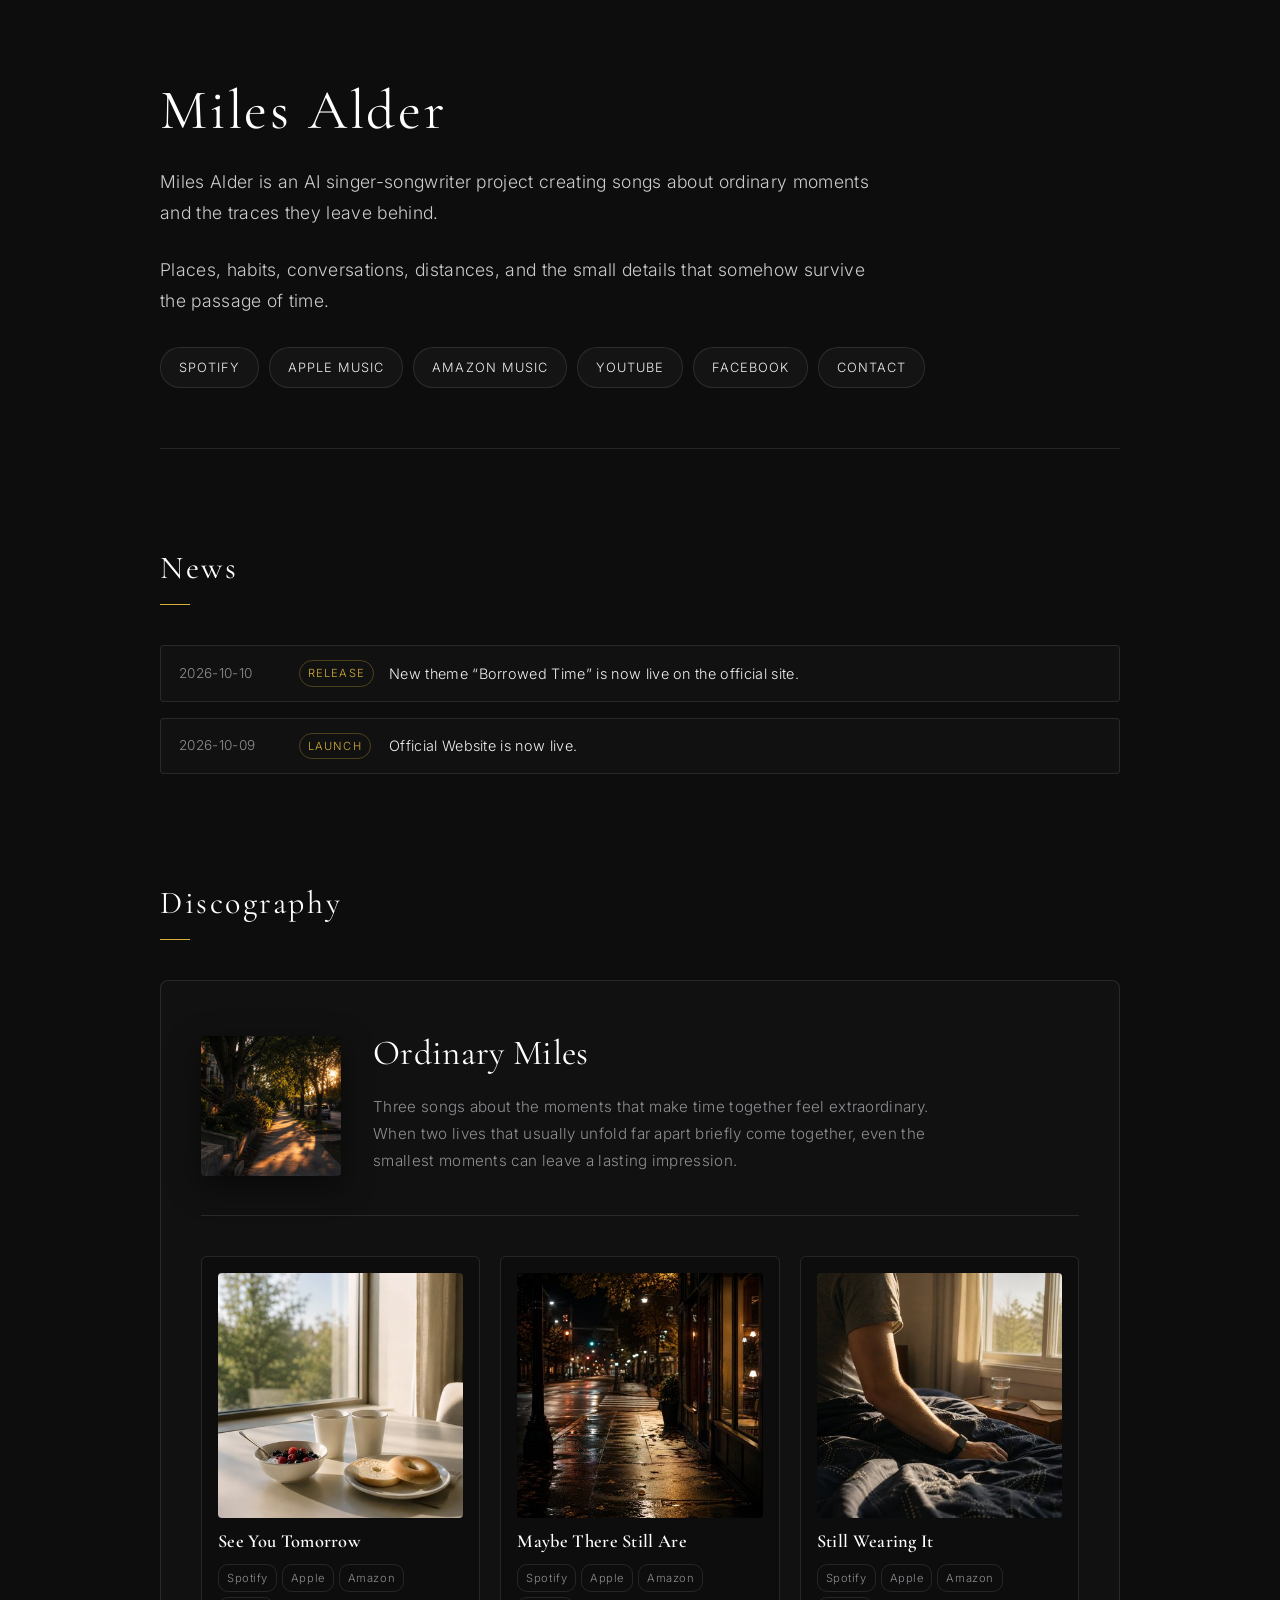
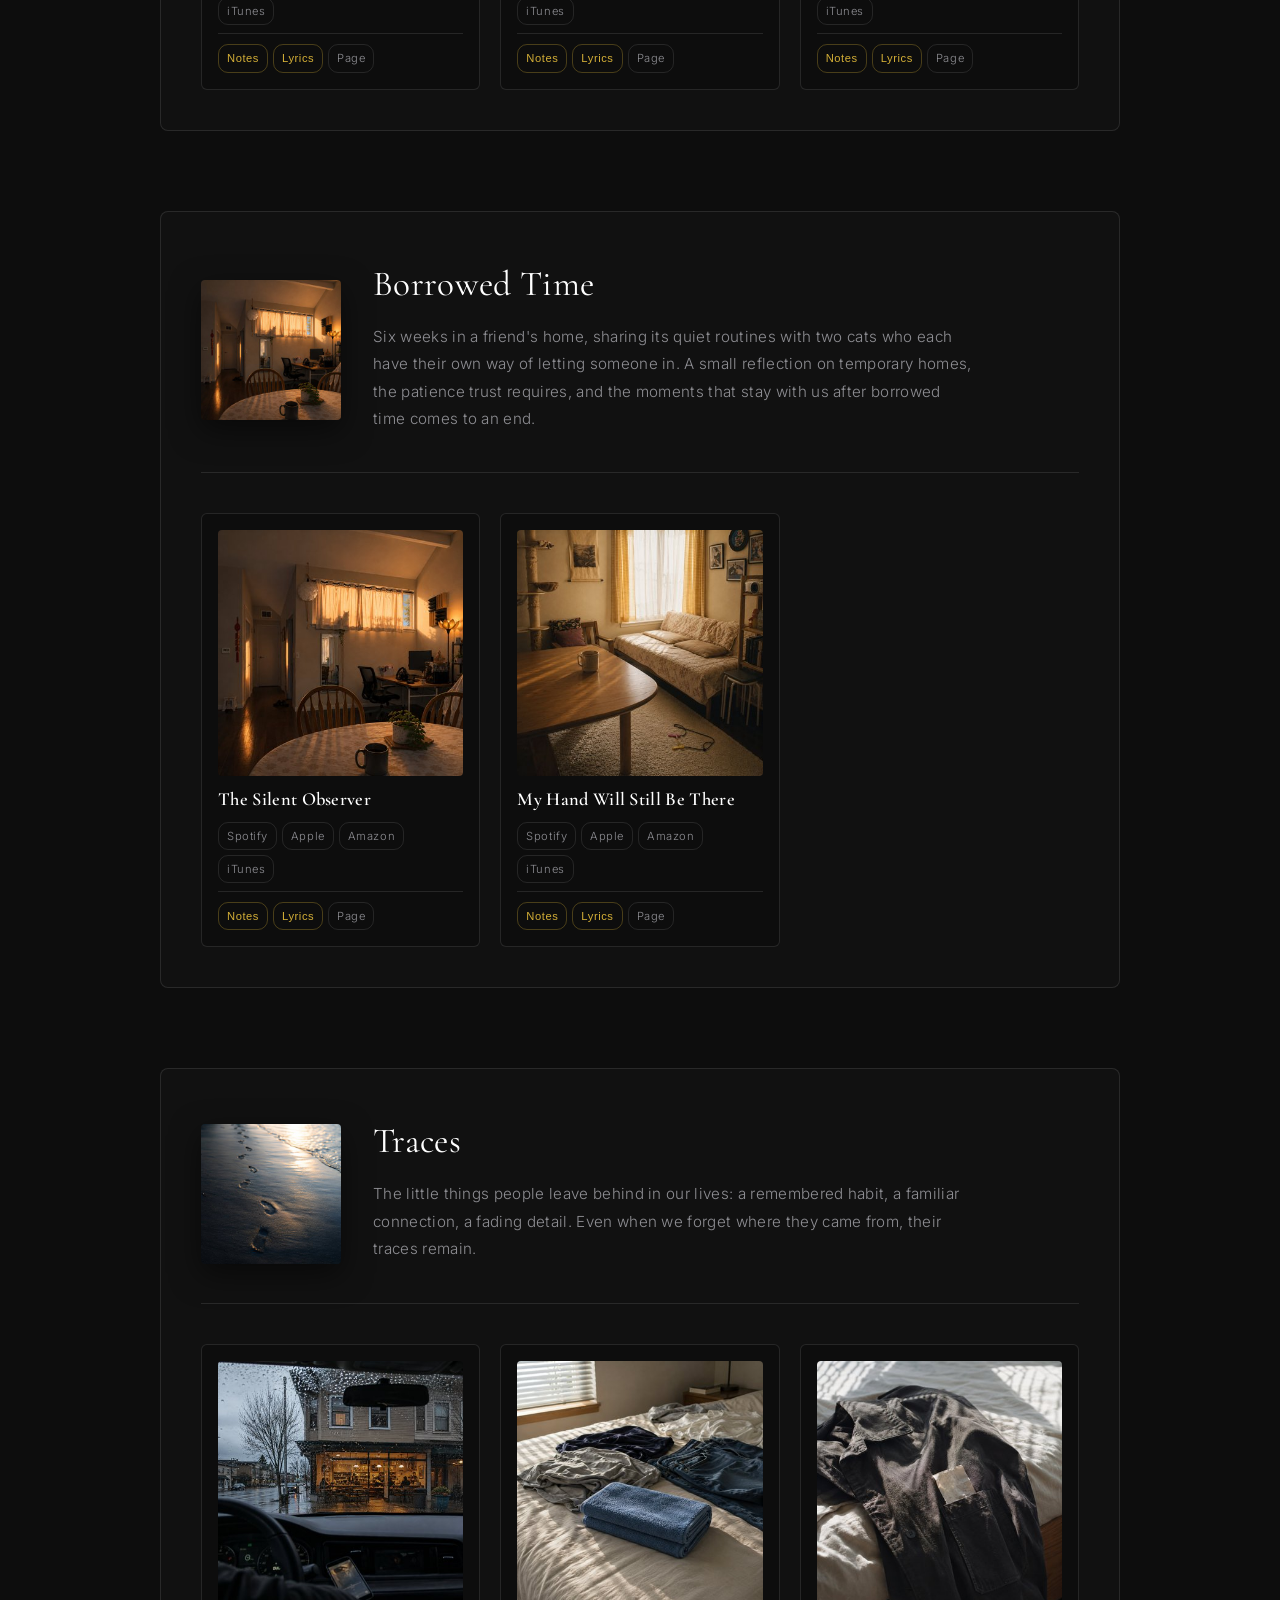
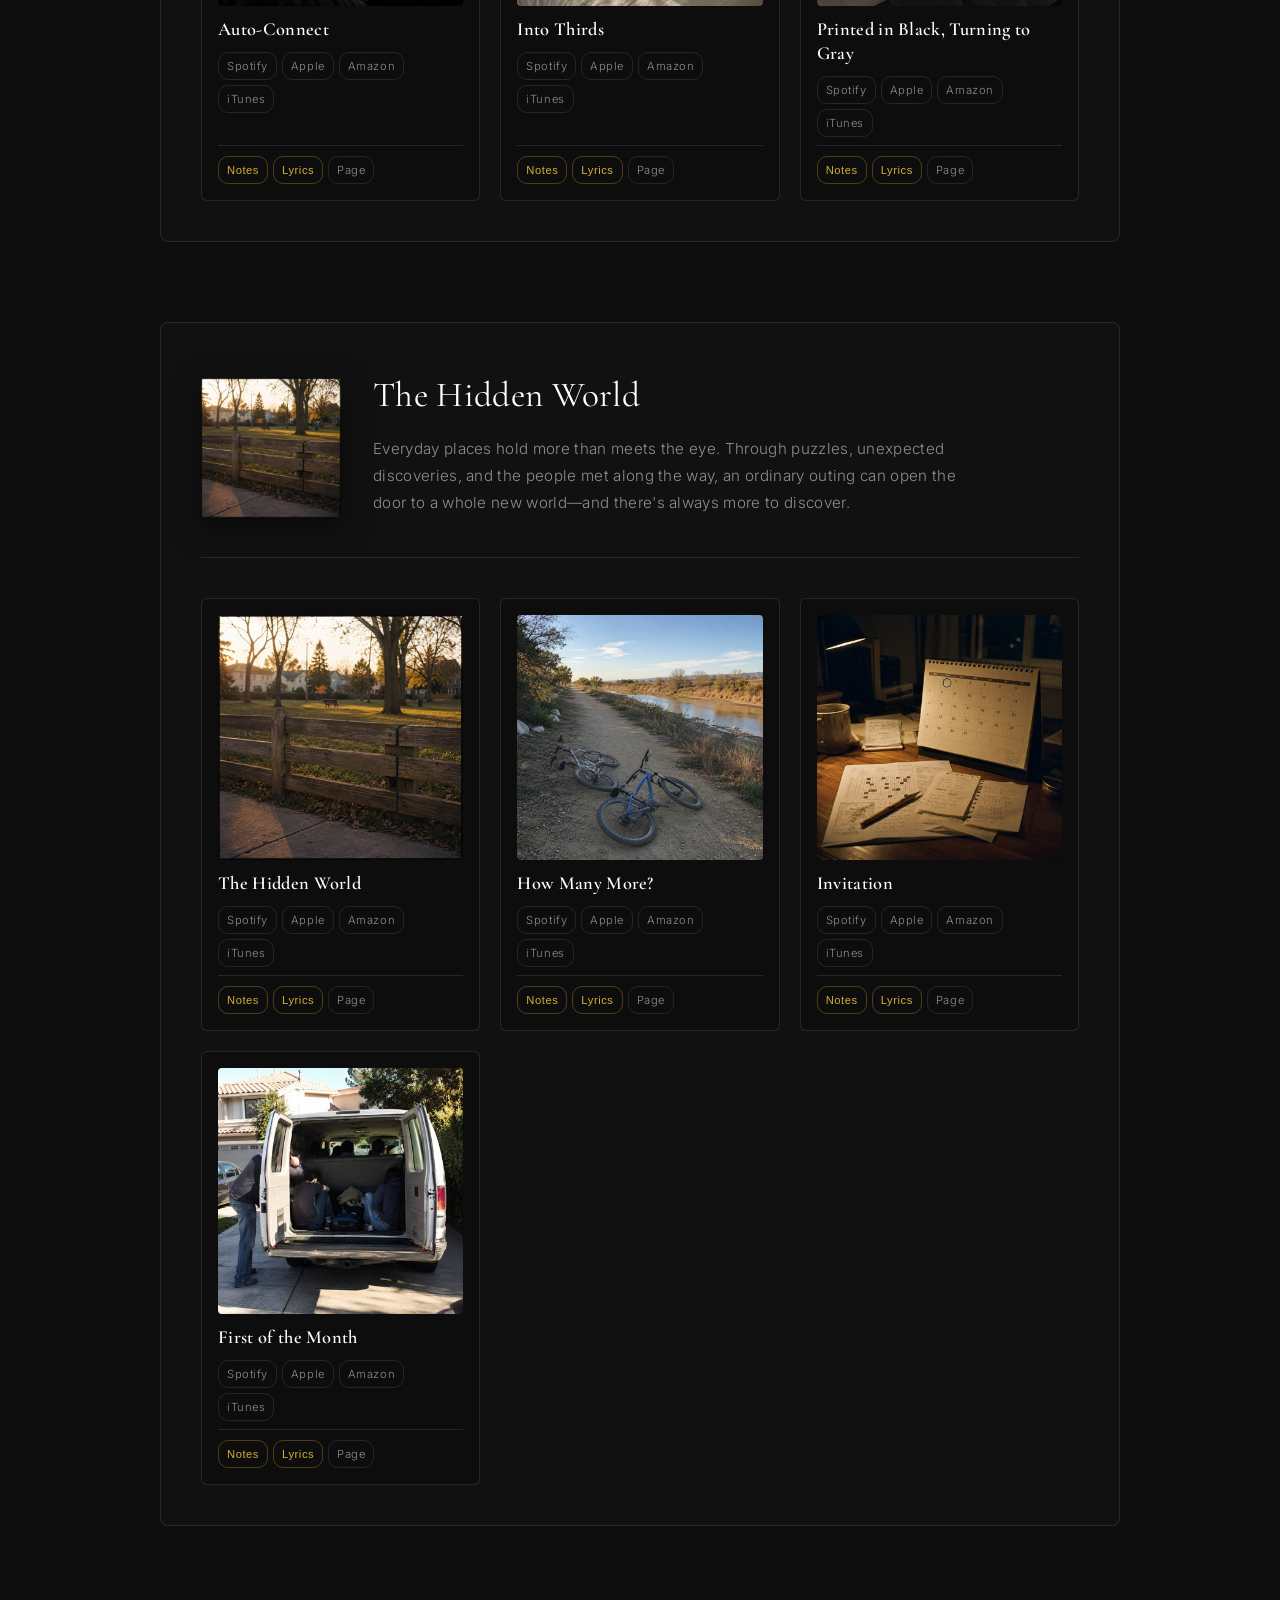
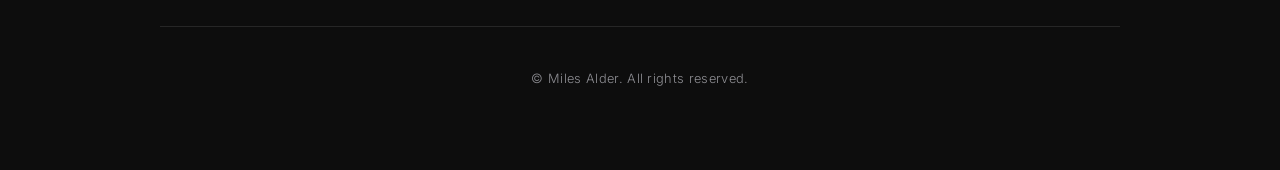
==== commit d1a44d77: "Update site content" ====
--- a/index.html
+++ b/index.html
@@ -22,6 +22,12 @@
             <div class="news-list">
                 
             <div class="news-item">
+                <div class="news-date">2026-10-10</div>
+                <div class="news-category">RELEASE</div>
+                <div class="news-title">New theme “Borrowed Time” is now live on the official site.</div>
+            </div>
+        
+            <div class="news-item">
                 <div class="news-date">2026-10-09</div>
                 <div class="news-category">LAUNCH</div>
                 <div class="news-title">Official Website is now live.</div>
@@ -69,6 +75,36 @@
                     <div class="track-title">Still Wearing It</div>
                     <div class="track-links"><a href="https://open.spotify.com/album/2K7XczkN5Wu93w4XVg8cAf" target="_blank">Spotify</a><a href="https://music.apple.com/us/album/still-wearing-it-single/6801064042?uo=4" target="_blank">Apple</a><a href="http://www.amazon.com/gp/product/B0HF3VCXK4" target="_blank">Amazon</a><a href="https://music.apple.com/us/album/still-wearing-it-single/6801064042?uo=4&app=itunes&at=1001lry3&ct=dashboard" target="_blank">iTunes</a></div>
                     <div class="track-docs"><button class="modal-trigger" data-modal="modal-still-wearing-it-note">Notes</button><button class="modal-trigger" data-modal="modal-still-wearing-it-lyrics">Lyrics</button><a href="tracks/still-wearing-it.html" class="perm-link">Page</a></div>
+                </div>
+            </div>
+            </div>
+        
+            <div class="theme-block">
+                <div class="theme-header">
+                    <img src="assets/img/themes/borrowed-time.jpg" alt="Borrowed Time" class="theme-jacket" loading="lazy">
+                    <div class="theme-info">
+                        <h3>Borrowed Time</h3>
+                        <p class="theme-desc">Six weeks in a friend's home, sharing its quiet routines with two cats who each have their own way of letting someone in. A small reflection on temporary homes, the patience trust requires, and the moments that stay with us after borrowed time comes to an end.</p>
+                        
+                    </div>
+                </div>
+                <div class="tracks-grid">
+                <div class="track-card">
+                    <div class="track-jacket-wrapper">
+                        <img src="assets/img/tracks/the-silent-observer.jpg" alt="The Silent Observer" class="track-jacket" loading="lazy">
+                    </div>
+                    <div class="track-title">The Silent Observer</div>
+                    <div class="track-links"><a href="https://open.spotify.com/album/1v8T5fR0qldv72SdMg7BAY" target="_blank">Spotify</a><a href="https://music.apple.com/us/album/the-silent-observer-single/6801318890?uo=4" target="_blank">Apple</a><a href="http://www.amazon.com/gp/product/B0HF66W8W3" target="_blank">Amazon</a><a href="https://music.apple.com/us/album/the-silent-observer-single/6801318890?uo=4&app=itunes&at=1001lry3&ct=dashboard" target="_blank">iTunes</a></div>
+                    <div class="track-docs"><button class="modal-trigger" data-modal="modal-the-silent-observer-note">Notes</button><button class="modal-trigger" data-modal="modal-the-silent-observer-lyrics">Lyrics</button><a href="tracks/the-silent-observer.html" class="perm-link">Page</a></div>
+                </div>
+            
+                <div class="track-card">
+                    <div class="track-jacket-wrapper">
+                        <img src="assets/img/tracks/my-hand-will-still-be-there.jpg" alt="My Hand Will Still Be There" class="track-jacket" loading="lazy">
+                    </div>
+                    <div class="track-title">My Hand Will Still Be There</div>
+                    <div class="track-links"><a href="https://open.spotify.com/album/7EgX9iN4A6i7vVmESq1jRw" target="_blank">Spotify</a><a href="https://music.apple.com/us/album/my-hand-will-still-be-there-single/6801341988?uo=4" target="_blank">Apple</a><a href="http://www.amazon.com/gp/product/B0HF6D7J2Y" target="_blank">Amazon</a><a href="https://music.apple.com/us/album/my-hand-will-still-be-there-single/6801341988?uo=4&app=itunes&at=1001lry3&ct=dashboard" target="_blank">iTunes</a></div>
+                    <div class="track-docs"><button class="modal-trigger" data-modal="modal-my-hand-will-still-be-there-note">Notes</button><button class="modal-trigger" data-modal="modal-my-hand-will-still-be-there-lyrics">Lyrics</button><a href="tracks/my-hand-will-still-be-there.html" class="perm-link">Page</a></div>
                 </div>
             </div>
             </div>
@@ -414,6 +450,161 @@
 I'm still working on it
 
 I'm still wearing it</pre>
+                        </div>
+                    </div>
+                
+                    <div id="modal-the-silent-observer-note" class="modal-overlay">
+                        <div class="modal-content">
+                            <button class="modal-close">&times;</button>
+                            <span class="modal-subtitle">Liner Notes</span>
+                            <h3>The Silent Observer</h3>
+                            <div class="markdown-body"><p>For six weeks, a borrowed home develops its own quiet rhythm. With the owner away, two cats keep watch from different corners of the house: one visible in the window, the other just beyond the narrator's line of sight. Their routines continue, whether anyone is watching or not.</p>
+<p>“The Silent Observer” is a song about the quiet patterns we notice when we spend enough time in one place. Nothing dramatic happens, and nothing needs to be explained. One presence is seen; the other is simply known to be there. Together, they become part of a temporary world that feels familiar for a while, then belongs to someone else again.</p>
+<p>Some stays leave stories to tell. Others leave only the memory of having briefly fit into a life that was never quite our own.</p></div>
+                        </div>
+                    </div>
+                
+                    <div id="modal-the-silent-observer-lyrics" class="modal-overlay">
+                        <div class="modal-content">
+                            <button class="modal-close">&times;</button>
+                            <span class="modal-subtitle">Lyrics</span>
+                            <h3>The Silent Observer</h3>
+                            <pre class="lyrics-body">Third tour on duty, same code, same space,
+Morning light settling into the place
+Six weeks of routines, of water and feed,
+Quiet little motions that nobody reads
+Likui in the high window, sharp and still,
+Watching the block with a patient will
+
+Bathroom window, Bao takes his post,
+Watching the side path like it matters the most
+Traffic of shadows, a leaf, a bird,
+All of it noted, none of it heard
+I don't see him, but I know where he stays,
+The house has its patterns in invisible ways
+
+Two guards on duty while the owner's away,
+Keeping the rhythm of an ordinary day
+One in my sightline, one out of frame,
+Both doing quietly what they claim
+Nothing is broken, nothing is new,
+Just the way houses know what to do
+
+Four weeks completed, two still remain,
+Same quiet circuits run through the frame
+I sit on the sofa, phone in my hand,
+Half paying attention, half trying to understand
+Likui above me, Bao out of view,
+One seen clearly, one known to be true
+
+One trusts nothing, one trusts the air,
+One never leaves, one is never there
+Two different angles on the same small world,
+One seen directly, one only heard
+No explanation, no need to decide,
+Just shifting shadows on either side
+
+Two guards on duty while the owner's away,
+Keeping the rhythm of an ordinary day
+One in my sightline, one out of frame,
+Both doing quietly what they claim
+Nothing is broken, nothing is new,
+Just the way houses know what to do
+
+Soon you'll return and the system will close,
+Windows will settle, the patterns will fold
+Likui at height and Bao off the line,
+Restoring the order that once was mine
+I leave no report, no verdict, no sign,
+Just six borrowed weeks that briefly aligned
+The house stays silent, the record stays true—
+Two guards on duty I hand back to you</pre>
+                        </div>
+                    </div>
+                
+                    <div id="modal-my-hand-will-still-be-there-note" class="modal-overlay">
+                        <div class="modal-content">
+                            <button class="modal-close">&times;</button>
+                            <span class="modal-subtitle">Liner Notes</span>
+                            <h3>My Hand Will Still Be There</h3>
+                            <div class="markdown-body"><p>During six weeks of caring for two cats in a friend's home, the narrator discovers that trust looks different in each of them. Bao approaches readily, while Lee-Kway keeps her distance, sometimes accepting an offered hand and sometimes choosing to walk away. Neither response can be demanded or hurried.</p>
+<p>“My Hand Will Still Be There” is about learning to respect the pace at which trust develops. The hand remains offered, without expectation or disappointment becoming a reason to withdraw it. There's no guarantee that tomorrow will bring a change, and no way to know which small moment might matter.</p>
+<p>Sometimes, caring for someone means knowing when to reach out—and being willing to leave the choice to them. The promise isn't that trust will come. It's that the hand will still be there.</p></div>
+                        </div>
+                    </div>
+                
+                    <div id="modal-my-hand-will-still-be-there-lyrics" class="modal-overlay">
+                        <div class="modal-content">
+                            <button class="modal-close">&times;</button>
+                            <span class="modal-subtitle">Lyrics</span>
+                            <h3>My Hand Will Still Be There</h3>
+                            <pre class="lyrics-body">Bao finds my hands like he always has
+He never has to wait
+He leans in close without a doubt,
+like nothing ever changed
+
+Likui never comes on her own
+I cross the room instead
+Sometimes my hand can stay
+Sometimes she slips away
+
+Bao is already here
+Likui is still deciding
+
+The room grows smaller
+without a sound
+
+So I leave my hand where it is
+Not asking anyone to stay
+Not asking anyone to leave
+
+If trust has its own time,
+I'll let it find mine
+
+My hand will be there
+
+Some days I think I understand
+the shape of her trust
+Some days I lose it
+before I even see it
+
+Bao stays longer than I expect
+Likui leaves sooner than I hoped
+
+I never know
+which moment mattered
+
+Nothing is broken
+Nothing stands still
+
+The silence changes
+before they do
+
+So I leave my hand where it is
+Not asking anyone to stay
+Not asking anyone to leave
+
+If trust has its own time,
+I'll let it find mine
+
+My hand will be there
+
+Maybe trust is slower than I am
+Maybe I'm slower than I think
+
+Maybe tomorrow
+won't look any different
+
+Maybe that's never been
+the point
+
+So I leave my hand where it is
+The rest is never mine to choose
+
+Bao will find me
+Likui will decide
+
+My hand will still be there</pre>
                         </div>
                     </div>
                 
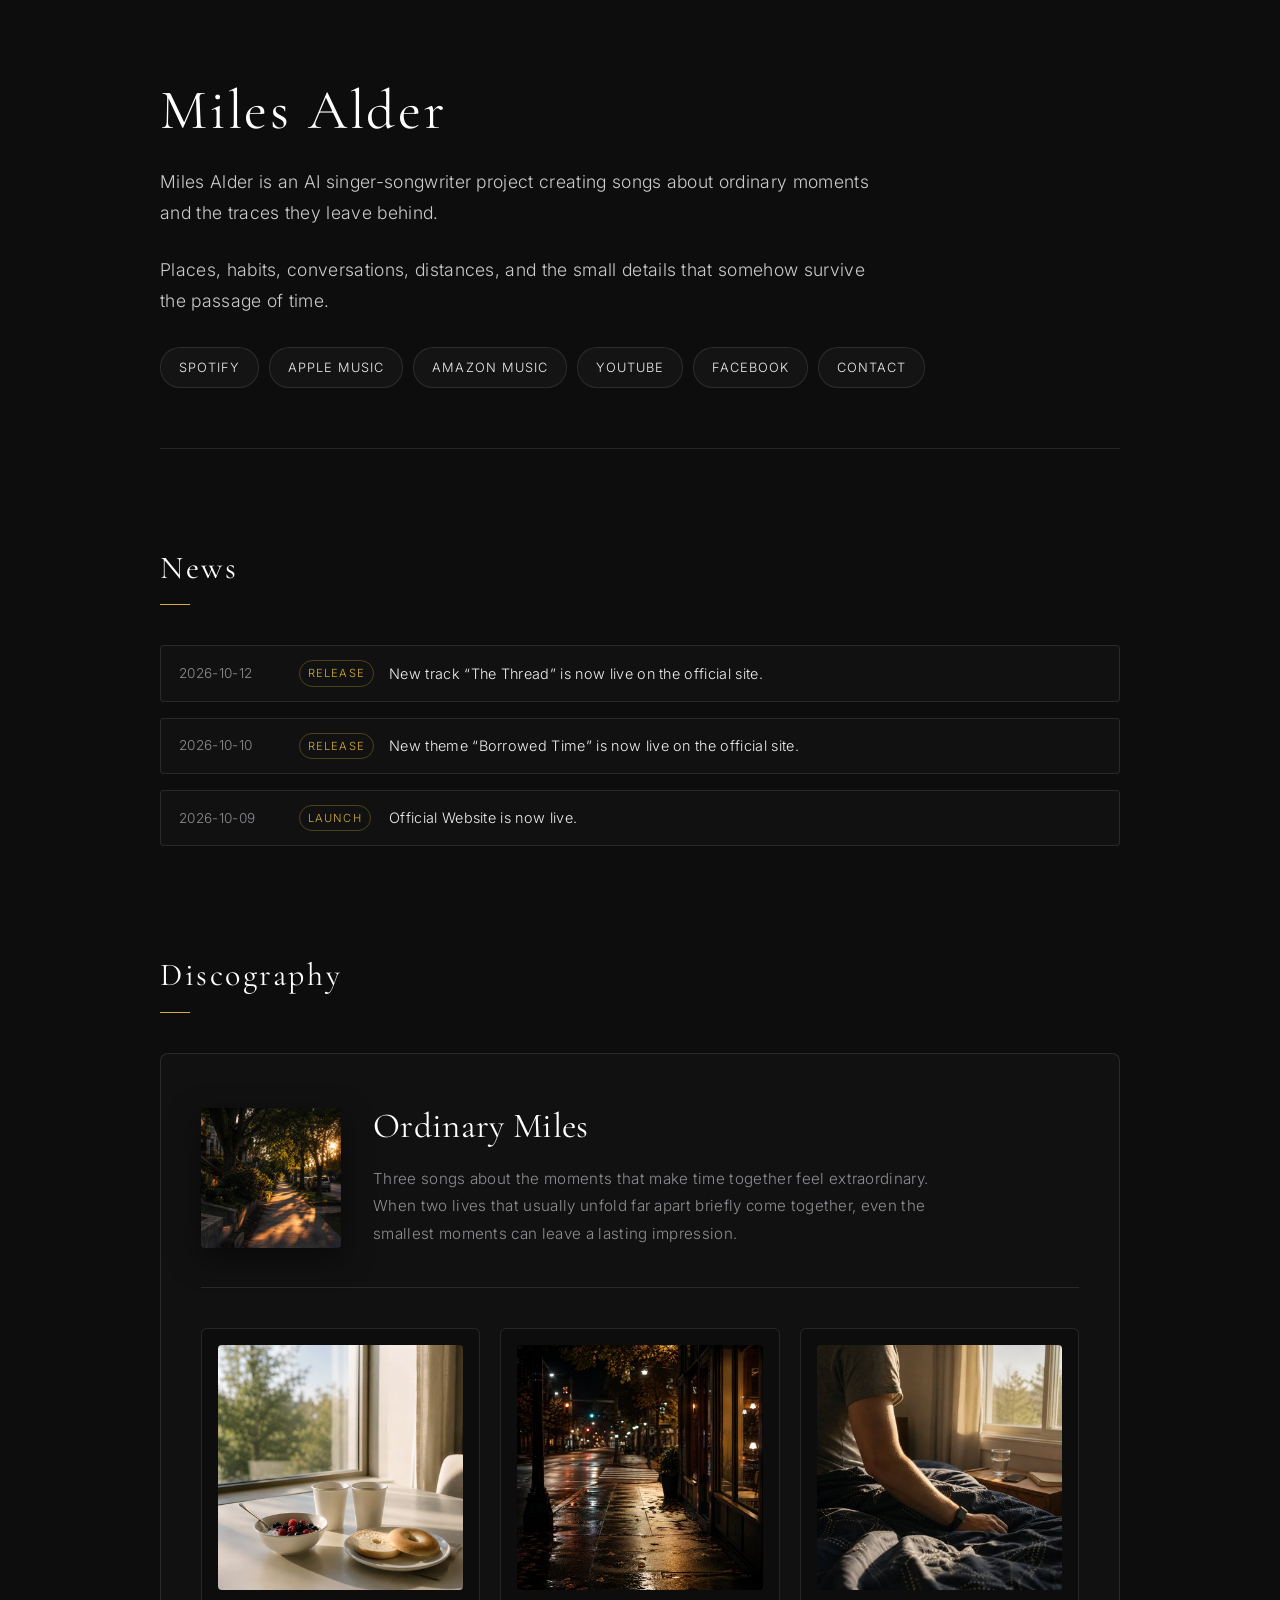
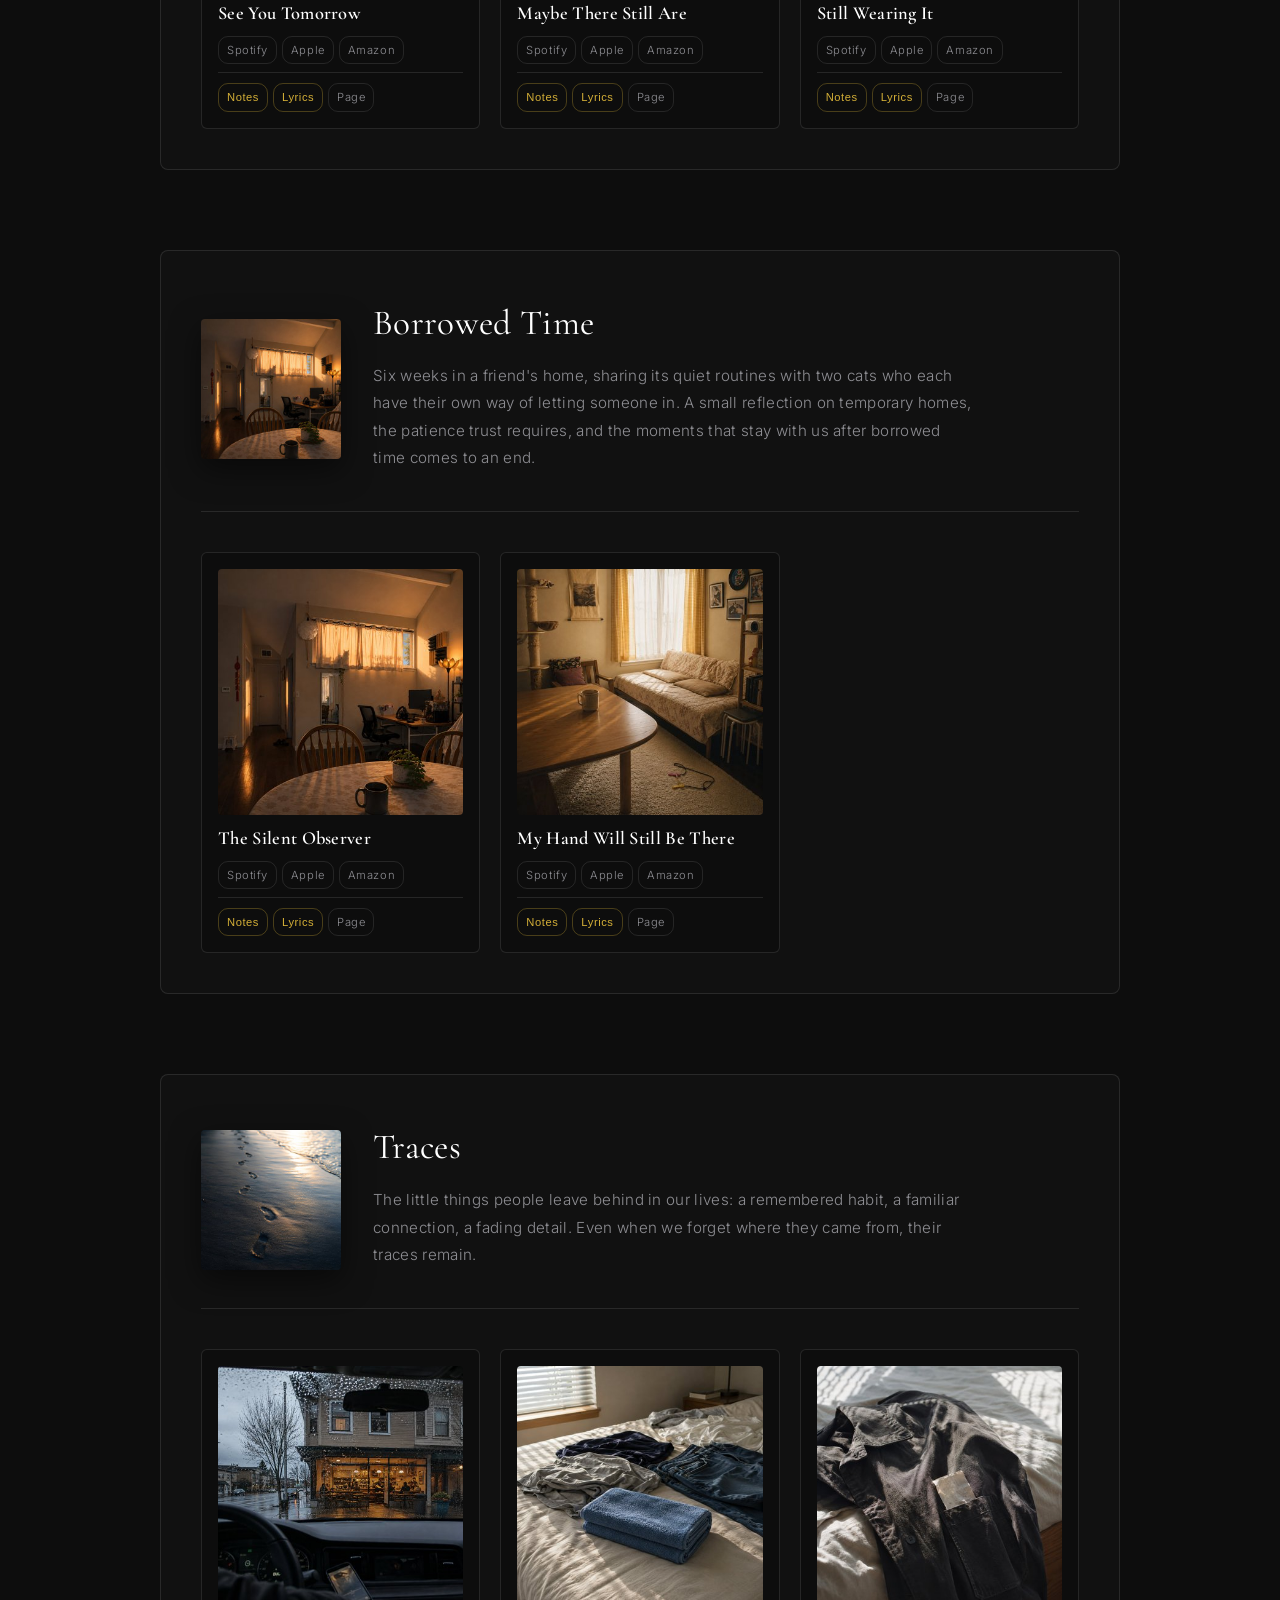
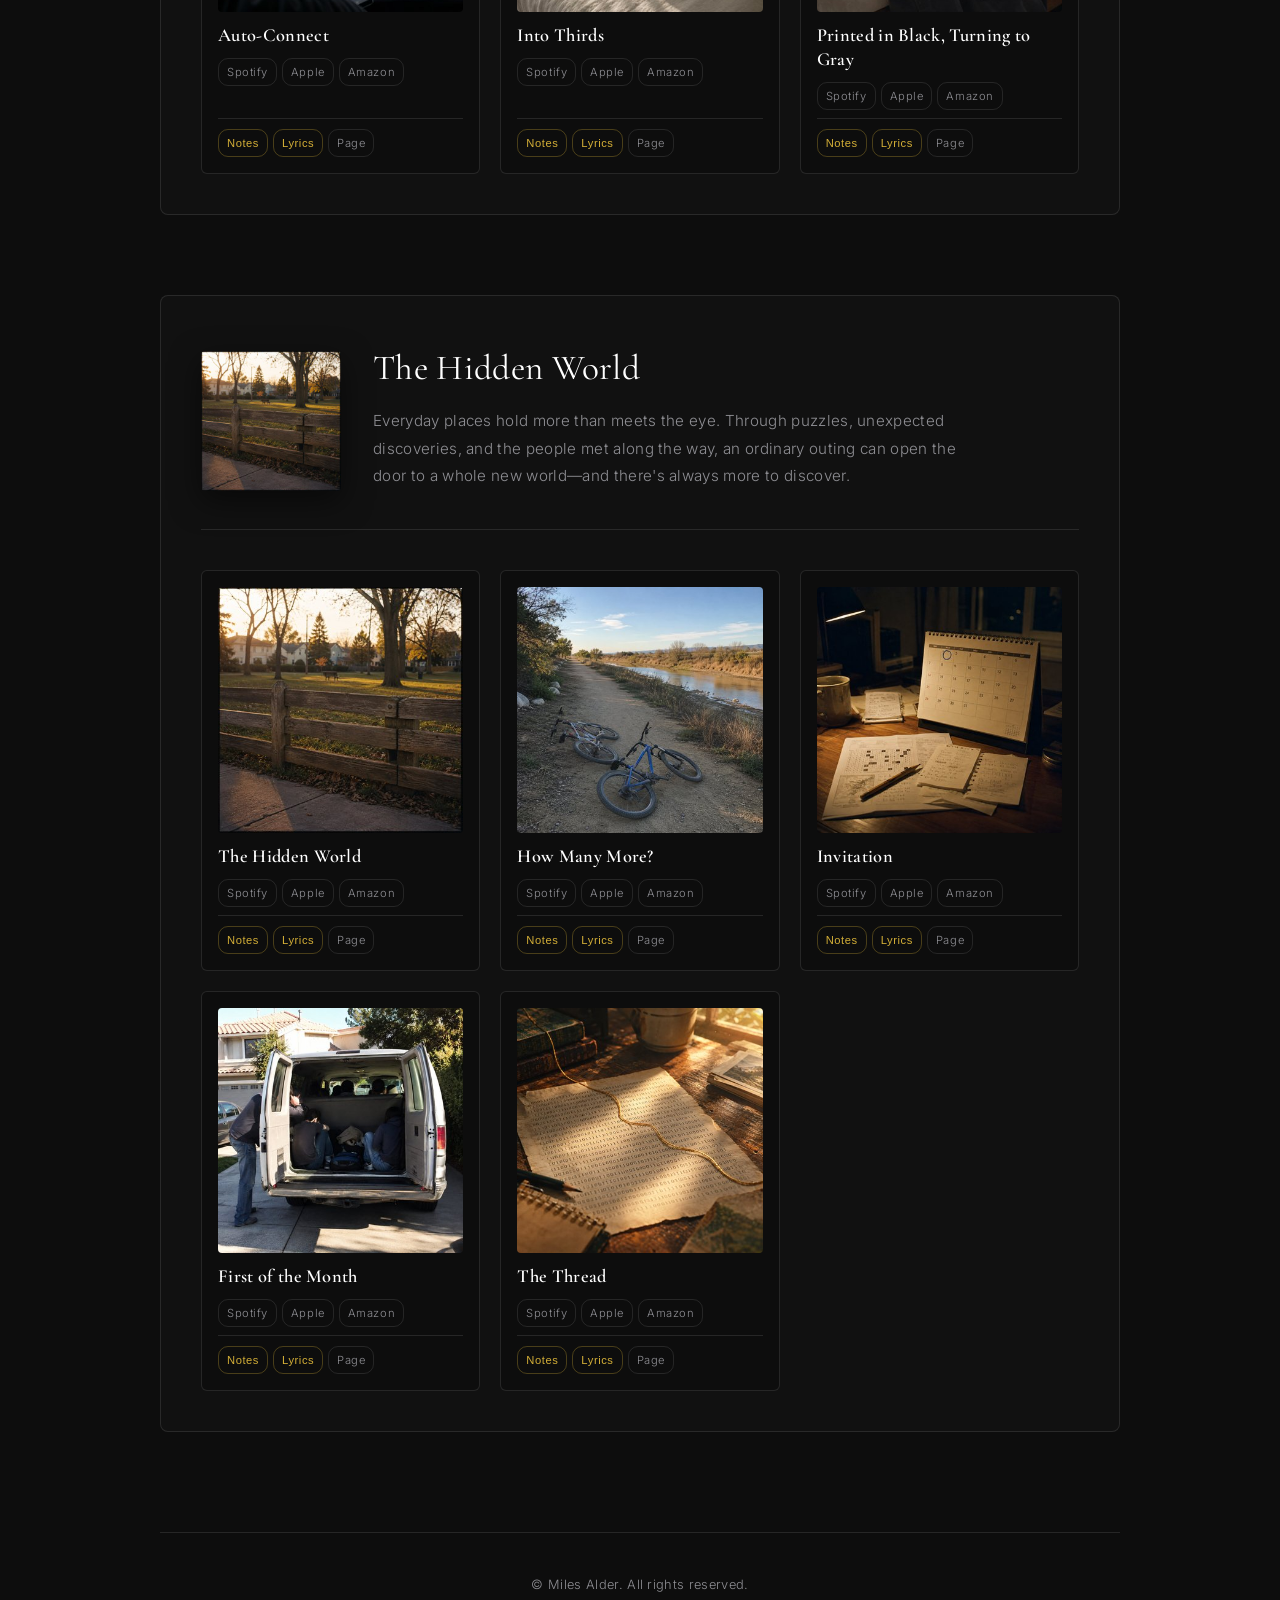
==== commit fc0c7a1f: "Update site content" ====
--- a/index.html
+++ b/index.html
@@ -22,6 +22,12 @@
             <div class="news-list">
                 
             <div class="news-item">
+                <div class="news-date">2026-10-12</div>
+                <div class="news-category">RELEASE</div>
+                <div class="news-title">New track “The Thread” is now live on the official site.</div>
+            </div>
+        
+            <div class="news-item">
                 <div class="news-date">2026-10-10</div>
                 <div class="news-category">RELEASE</div>
                 <div class="news-title">New theme “Borrowed Time” is now live on the official site.</div>
@@ -55,7 +61,7 @@
                         <img src="assets/img/tracks/see-you-tomorrow.jpg" alt="See You Tomorrow" class="track-jacket" loading="lazy">
                     </div>
                     <div class="track-title">See You Tomorrow</div>
-                    <div class="track-links"><a href="https://open.spotify.com/album/66Iuc3sG0CPCtFG0umC9k2" target="_blank">Spotify</a><a href="https://music.apple.com/us/album/see-you-tomorrow-single/6800533854?uo=4" target="_blank">Apple</a><a href="http://www.amazon.com/gp/product/B0HDVV9FYB" target="_blank">Amazon</a><a href="https://music.apple.com/us/album/see-you-tomorrow-single/6800533854?uo=4&app=itunes&at=1001lry3&ct=dashboard" target="_blank">iTunes</a></div>
+                    <div class="track-links"><a href="https://open.spotify.com/album/66Iuc3sG0CPCtFG0umC9k2" target="_blank">Spotify</a><a href="https://music.apple.com/us/album/see-you-tomorrow-single/6800533854" target="_blank">Apple</a><a href="https://www.amazon.com/music/player/albums/B0HDVV9FYB" target="_blank">Amazon</a></div>
                     <div class="track-docs"><button class="modal-trigger" data-modal="modal-see-you-tomorrow-note">Notes</button><button class="modal-trigger" data-modal="modal-see-you-tomorrow-lyrics">Lyrics</button><a href="tracks/see-you-tomorrow.html" class="perm-link">Page</a></div>
                 </div>
             
@@ -64,7 +70,7 @@
                         <img src="assets/img/tracks/maybe-there-still-are.jpg" alt="Maybe There Still Are" class="track-jacket" loading="lazy">
                     </div>
                     <div class="track-title">Maybe There Still Are</div>
-                    <div class="track-links"><a href="https://open.spotify.com/album/5FitVqTQEgicye40JtQbq6" target="_blank">Spotify</a><a href="https://music.apple.com/us/album/maybe-there-still-are-single/6801089356?uo=4" target="_blank">Apple</a><a href="http://www.amazon.com/gp/product/B0HF4BC1DZ" target="_blank">Amazon</a><a href="https://music.apple.com/us/album/maybe-there-still-are-single/6801089356?uo=4&app=itunes&at=1001lry3&ct=dashboard" target="_blank">iTunes</a></div>
+                    <div class="track-links"><a href="https://open.spotify.com/album/5FitVqTQEgicye40JtQbq6" target="_blank">Spotify</a><a href="https://music.apple.com/us/album/maybe-there-still-are-single/6801089356" target="_blank">Apple</a><a href="https://www.amazon.com/music/player/albums/B0HF4BC1DZ" target="_blank">Amazon</a></div>
                     <div class="track-docs"><button class="modal-trigger" data-modal="modal-maybe-there-still-are-note">Notes</button><button class="modal-trigger" data-modal="modal-maybe-there-still-are-lyrics">Lyrics</button><a href="tracks/maybe-there-still-are.html" class="perm-link">Page</a></div>
                 </div>
             
@@ -73,7 +79,7 @@
                         <img src="assets/img/tracks/still-wearing-it.jpg" alt="Still Wearing It" class="track-jacket" loading="lazy">
                     </div>
                     <div class="track-title">Still Wearing It</div>
-                    <div class="track-links"><a href="https://open.spotify.com/album/2K7XczkN5Wu93w4XVg8cAf" target="_blank">Spotify</a><a href="https://music.apple.com/us/album/still-wearing-it-single/6801064042?uo=4" target="_blank">Apple</a><a href="http://www.amazon.com/gp/product/B0HF3VCXK4" target="_blank">Amazon</a><a href="https://music.apple.com/us/album/still-wearing-it-single/6801064042?uo=4&app=itunes&at=1001lry3&ct=dashboard" target="_blank">iTunes</a></div>
+                    <div class="track-links"><a href="https://open.spotify.com/album/2K7XczkN5Wu93w4XVg8cAf" target="_blank">Spotify</a><a href="https://music.apple.com/us/album/still-wearing-it-single/6801064042" target="_blank">Apple</a><a href="https://www.amazon.com/music/player/albums/B0HF3VCXK4" target="_blank">Amazon</a></div>
                     <div class="track-docs"><button class="modal-trigger" data-modal="modal-still-wearing-it-note">Notes</button><button class="modal-trigger" data-modal="modal-still-wearing-it-lyrics">Lyrics</button><a href="tracks/still-wearing-it.html" class="perm-link">Page</a></div>
                 </div>
             </div>
@@ -94,7 +100,7 @@
                         <img src="assets/img/tracks/the-silent-observer.jpg" alt="The Silent Observer" class="track-jacket" loading="lazy">
                     </div>
                     <div class="track-title">The Silent Observer</div>
-                    <div class="track-links"><a href="https://open.spotify.com/album/1v8T5fR0qldv72SdMg7BAY" target="_blank">Spotify</a><a href="https://music.apple.com/us/album/the-silent-observer-single/6801318890?uo=4" target="_blank">Apple</a><a href="http://www.amazon.com/gp/product/B0HF66W8W3" target="_blank">Amazon</a><a href="https://music.apple.com/us/album/the-silent-observer-single/6801318890?uo=4&app=itunes&at=1001lry3&ct=dashboard" target="_blank">iTunes</a></div>
+                    <div class="track-links"><a href="https://open.spotify.com/album/1v8T5fR0qldv72SdMg7BAY" target="_blank">Spotify</a><a href="https://music.apple.com/us/album/the-silent-observer-single/6801318890" target="_blank">Apple</a><a href="https://www.amazon.com/music/player/albums/B0HF66W8W3" target="_blank">Amazon</a></div>
                     <div class="track-docs"><button class="modal-trigger" data-modal="modal-the-silent-observer-note">Notes</button><button class="modal-trigger" data-modal="modal-the-silent-observer-lyrics">Lyrics</button><a href="tracks/the-silent-observer.html" class="perm-link">Page</a></div>
                 </div>
             
@@ -103,7 +109,7 @@
                         <img src="assets/img/tracks/my-hand-will-still-be-there.jpg" alt="My Hand Will Still Be There" class="track-jacket" loading="lazy">
                     </div>
                     <div class="track-title">My Hand Will Still Be There</div>
-                    <div class="track-links"><a href="https://open.spotify.com/album/7EgX9iN4A6i7vVmESq1jRw" target="_blank">Spotify</a><a href="https://music.apple.com/us/album/my-hand-will-still-be-there-single/6801341988?uo=4" target="_blank">Apple</a><a href="http://www.amazon.com/gp/product/B0HF6D7J2Y" target="_blank">Amazon</a><a href="https://music.apple.com/us/album/my-hand-will-still-be-there-single/6801341988?uo=4&app=itunes&at=1001lry3&ct=dashboard" target="_blank">iTunes</a></div>
+                    <div class="track-links"><a href="https://open.spotify.com/album/7EgX9iN4A6i7vVmESq1jRw" target="_blank">Spotify</a><a href="https://music.apple.com/us/album/my-hand-will-still-be-there-single/6801341988" target="_blank">Apple</a><a href="https://www.amazon.com/music/player/albums/B0HF6D7J2Y" target="_blank">Amazon</a></div>
                     <div class="track-docs"><button class="modal-trigger" data-modal="modal-my-hand-will-still-be-there-note">Notes</button><button class="modal-trigger" data-modal="modal-my-hand-will-still-be-there-lyrics">Lyrics</button><a href="tracks/my-hand-will-still-be-there.html" class="perm-link">Page</a></div>
                 </div>
             </div>
@@ -124,7 +130,7 @@
                         <img src="assets/img/tracks/auto-connect.jpg" alt="Auto-Connect" class="track-jacket" loading="lazy">
                     </div>
                     <div class="track-title">Auto-Connect</div>
-                    <div class="track-links"><a href="https://open.spotify.com/album/3jJ57GtrmkNfRyhOjfBF2G" target="_blank">Spotify</a><a href="https://music.apple.com/us/album/auto-connect-single/6801722802?uo=4" target="_blank">Apple</a><a href="http://www.amazon.com/gp/product/B0HFBD3982" target="_blank">Amazon</a><a href="https://music.apple.com/us/album/auto-connect-single/6801722802?uo=4&app=itunes&at=1001lry3&ct=dashboard" target="_blank">iTunes</a></div>
+                    <div class="track-links"><a href="https://open.spotify.com/album/3jJ57GtrmkNfRyhOjfBF2G" target="_blank">Spotify</a><a href="https://music.apple.com/us/album/auto-connect-single/6801722802" target="_blank">Apple</a><a href="https://www.amazon.com/music/player/albums/B0HFBD3982" target="_blank">Amazon</a></div>
                     <div class="track-docs"><button class="modal-trigger" data-modal="modal-auto-connect-note">Notes</button><button class="modal-trigger" data-modal="modal-auto-connect-lyrics">Lyrics</button><a href="tracks/auto-connect.html" class="perm-link">Page</a></div>
                 </div>
             
@@ -133,7 +139,7 @@
                         <img src="assets/img/tracks/into-thirds.jpg" alt="Into Thirds" class="track-jacket" loading="lazy">
                     </div>
                     <div class="track-title">Into Thirds</div>
-                    <div class="track-links"><a href="https://open.spotify.com/album/1KEmafby2mEkvxj7cbK87y" target="_blank">Spotify</a><a href="https://music.apple.com/us/album/into-thirds-single/6801728049?uo=4" target="_blank">Apple</a><a href="http://www.amazon.com/gp/product/B0HFBNYFRT" target="_blank">Amazon</a><a href="https://music.apple.com/us/album/into-thirds-single/6801728049?uo=4&app=itunes&at=1001lry3&ct=dashboard" target="_blank">iTunes</a></div>
+                    <div class="track-links"><a href="https://open.spotify.com/album/1KEmafby2mEkvxj7cbK87y" target="_blank">Spotify</a><a href="https://music.apple.com/us/album/into-thirds-single/6801728049" target="_blank">Apple</a><a href="https://www.amazon.com/music/player/albums/B0HFBNYFRT" target="_blank">Amazon</a></div>
                     <div class="track-docs"><button class="modal-trigger" data-modal="modal-into-thirds-note">Notes</button><button class="modal-trigger" data-modal="modal-into-thirds-lyrics">Lyrics</button><a href="tracks/into-thirds.html" class="perm-link">Page</a></div>
                 </div>
             
@@ -142,7 +148,7 @@
                         <img src="assets/img/tracks/printed-in-black-turning-to-gray.jpg" alt="Printed in Black, Turning to Gray" class="track-jacket" loading="lazy">
                     </div>
                     <div class="track-title">Printed in Black, Turning to Gray</div>
-                    <div class="track-links"><a href="https://open.spotify.com/album/6UNGyRWiFKmE7WtnZe0XX3" target="_blank">Spotify</a><a href="https://music.apple.com/us/album/printed-in-black-turning-to-gray-single/6801724943?uo=4" target="_blank">Apple</a><a href="http://www.amazon.com/gp/product/B0HFBJFYRJ" target="_blank">Amazon</a><a href="https://music.apple.com/us/album/printed-in-black-turning-to-gray-single/6801724943?uo=4&app=itunes&at=1001lry3&ct=dashboard" target="_blank">iTunes</a></div>
+                    <div class="track-links"><a href="https://open.spotify.com/album/6UNGyRWiFKmE7WtnZe0XX3" target="_blank">Spotify</a><a href="https://music.apple.com/us/album/printed-in-black-turning-to-gray-single/6801724943" target="_blank">Apple</a><a href="https://www.amazon.com/music/player/albums/B0HFBJFYRJ" target="_blank">Amazon</a></div>
                     <div class="track-docs"><button class="modal-trigger" data-modal="modal-printed-in-black-turning-to-gray-note">Notes</button><button class="modal-trigger" data-modal="modal-printed-in-black-turning-to-gray-lyrics">Lyrics</button><a href="tracks/printed-in-black-turning-to-gray.html" class="perm-link">Page</a></div>
                 </div>
             </div>
@@ -163,7 +169,7 @@
                         <img src="assets/img/tracks/the-hidden-world.jpg" alt="The Hidden World" class="track-jacket" loading="lazy">
                     </div>
                     <div class="track-title">The Hidden World</div>
-                    <div class="track-links"><a href="https://open.spotify.com/album/0O5JuQLdHwEFGvOPlSHfTW" target="_blank">Spotify</a><a href="https://music.apple.com/us/album/the-hidden-world-single/6803454920?uo=4" target="_blank">Apple</a><a href="http://www.amazon.com/gp/product/B0HFWCYSJH" target="_blank">Amazon</a><a href="https://music.apple.com/us/album/the-hidden-world-single/6803454920?uo=4&app=itunes&at=1001lry3&ct=dashboard" target="_blank">iTunes</a></div>
+                    <div class="track-links"><a href="https://open.spotify.com/album/0O5JuQLdHwEFGvOPlSHfTW" target="_blank">Spotify</a><a href="https://music.apple.com/us/album/the-hidden-world-single/6803454920" target="_blank">Apple</a><a href="https://www.amazon.com/music/player/albums/B0HFWCYSJH" target="_blank">Amazon</a></div>
                     <div class="track-docs"><button class="modal-trigger" data-modal="modal-the-hidden-world-note">Notes</button><button class="modal-trigger" data-modal="modal-the-hidden-world-lyrics">Lyrics</button><a href="tracks/the-hidden-world.html" class="perm-link">Page</a></div>
                 </div>
             
@@ -172,7 +178,7 @@
                         <img src="assets/img/tracks/how-many-more.jpg" alt="How Many More?" class="track-jacket" loading="lazy">
                     </div>
                     <div class="track-title">How Many More?</div>
-                    <div class="track-links"><a href="https://open.spotify.com/album/6DzLIyOsB3Df8aRYqb5ASa" target="_blank">Spotify</a><a href="https://music.apple.com/us/album/how-many-more-single/6804120264?uo=4" target="_blank">Apple</a><a href="http://www.amazon.com/gp/product/B0HG3W3RFQ" target="_blank">Amazon</a><a href="https://music.apple.com/us/album/how-many-more-single/6804120264?uo=4&app=itunes&at=1001lry3&ct=dashboard" target="_blank">iTunes</a></div>
+                    <div class="track-links"><a href="https://open.spotify.com/album/6DzLIyOsB3Df8aRYqb5ASa" target="_blank">Spotify</a><a href="https://music.apple.com/us/album/how-many-more-single/6804120264" target="_blank">Apple</a><a href="https://www.amazon.com/music/player/albums/B0HG3W3RFQ" target="_blank">Amazon</a></div>
                     <div class="track-docs"><button class="modal-trigger" data-modal="modal-how-many-more-note">Notes</button><button class="modal-trigger" data-modal="modal-how-many-more-lyrics">Lyrics</button><a href="tracks/how-many-more.html" class="perm-link">Page</a></div>
                 </div>
             
@@ -181,7 +187,7 @@
                         <img src="assets/img/tracks/invitation.jpg" alt="Invitation" class="track-jacket" loading="lazy">
                     </div>
                     <div class="track-title">Invitation</div>
-                    <div class="track-links"><a href="https://open.spotify.com/album/7MOuvlq6JL9tC3E791e9zM" target="_blank">Spotify</a><a href="https://music.apple.com/us/album/invitation-single/6806578486?uo=4" target="_blank">Apple</a><a href="http://www.amazon.com/gp/product/B0HH4DMNNM" target="_blank">Amazon</a><a href="https://music.apple.com/us/album/invitation-single/6806578486?uo=4&app=itunes&at=1001lry3&ct=dashboard" target="_blank">iTunes</a></div>
+                    <div class="track-links"><a href="https://open.spotify.com/album/7MOuvlq6JL9tC3E791e9zM" target="_blank">Spotify</a><a href="https://music.apple.com/us/album/invitation-single/6806578486" target="_blank">Apple</a><a href="https://www.amazon.com/music/player/albums/B0HH4DMNNM" target="_blank">Amazon</a></div>
                     <div class="track-docs"><button class="modal-trigger" data-modal="modal-invitation-note">Notes</button><button class="modal-trigger" data-modal="modal-invitation-lyrics">Lyrics</button><a href="tracks/invitation.html" class="perm-link">Page</a></div>
                 </div>
             
@@ -190,8 +196,17 @@
                         <img src="assets/img/tracks/first-of-the-month.jpg" alt="First of the Month" class="track-jacket" loading="lazy">
                     </div>
                     <div class="track-title">First of the Month</div>
-                    <div class="track-links"><a href="https://open.spotify.com/album/36nt6HdWNccWylJS3A9j4U" target="_blank">Spotify</a><a href="https://music.apple.com/us/album/first-of-the-month-single/6807031041?uo=4" target="_blank">Apple</a><a href="http://www.amazon.com/gp/product/B0HH9MSZXT" target="_blank">Amazon</a><a href="https://music.apple.com/us/album/first-of-the-month-single/6807031041?uo=4&app=itunes&at=1001lry3&ct=dashboard" target="_blank">iTunes</a></div>
+                    <div class="track-links"><a href="https://open.spotify.com/album/36nt6HdWNccWylJS3A9j4U" target="_blank">Spotify</a><a href="https://music.apple.com/us/album/first-of-the-month-single/6807031041" target="_blank">Apple</a><a href="https://www.amazon.com/music/player/albums/B0HH9MSZXT" target="_blank">Amazon</a></div>
                     <div class="track-docs"><button class="modal-trigger" data-modal="modal-first-of-the-month-note">Notes</button><button class="modal-trigger" data-modal="modal-first-of-the-month-lyrics">Lyrics</button><a href="tracks/first-of-the-month.html" class="perm-link">Page</a></div>
+                </div>
+            
+                <div class="track-card">
+                    <div class="track-jacket-wrapper">
+                        <img src="assets/img/tracks/the-thread.jpg" alt="The Thread" class="track-jacket" loading="lazy">
+                    </div>
+                    <div class="track-title">The Thread</div>
+                    <div class="track-links"><a href="https://open.spotify.com/album/58KKgY0x1oosBgovbDBH08" target="_blank">Spotify</a><a href="https://music.apple.com/us/album/the-thread-single/6821791194" target="_blank">Apple</a><a href="https://www.amazon.com/music/player/albums/B0HMPKBLNZ" target="_blank">Amazon</a></div>
+                    <div class="track-docs"><button class="modal-trigger" data-modal="modal-the-thread-note">Notes</button><button class="modal-trigger" data-modal="modal-the-thread-lyrics">Lyrics</button><a href="tracks/the-thread.html" class="perm-link">Page</a></div>
                 </div>
             </div>
             </div>
@@ -1080,6 +1095,100 @@
 I hadn't solved a thing
 The van was already moving
 </pre>
+                        </div>
+                    </div>
+                
+                    <div id="modal-the-thread-note" class="modal-overlay">
+                        <div class="modal-content">
+                            <button class="modal-close">&times;</button>
+                            <span class="modal-subtitle">Liner Notes</span>
+                            <h3>The Thread</h3>
+                            <div class="markdown-body"><p>Sometimes, after following the same trail of ideas for a while, one small connection finally brings everything into focus. “The Thread” looks back on a puzzle-solving session from years ago, when a group of friends chased one idea after another—and, for once, the narrator found a clue that moved things forward.</p>
+<p>There's no claim of brilliance here, just the quiet surprise of seeing a way through when others haven't yet found it. For a moment, the usual pattern shifts, and the person who has been trying to keep up becomes the one worth following. Sometimes, all it takes is finding the right thread—and being a little lucky.</p></div>
+                        </div>
+                    </div>
+                
+                    <div id="modal-the-thread-lyrics" class="modal-overlay">
+                        <div class="modal-content">
+                            <button class="modal-close">&times;</button>
+                            <span class="modal-subtitle">Lyrics</span>
+                            <h3>The Thread</h3>
+                            <pre class="lyrics-body">Next month, another puzzle
+A long string on the screen
+Then I saw my latest puzzle
+Mentioned where I'd never dreamed
+
+I felt a little thrill
+Then turned to what lay there
+One endless line of numbers
+And no idea where to start
+
+I tried the obvious thing
+Just to see what I'd get
+But something in the answer
+Wasn't something I'd forget
+
+I found the thread
+And followed it through
+One thing led to another
+Till the way came into view
+
+This time I had something
+Something I could show
+I found the way through
+And I knew where we could go
+
+I tried it once, then tried again
+Each answer opened more
+I didn't know the ending
+I just followed what it showed
+
+No grand design, no sudden flash
+Just one step at a time
+Until the scattered pieces
+Started falling into line
+
+I sent them what I'd found
+And tried to make it clear
+The path that had unfolded
+Was a path that brought us here
+
+I found the thread
+And followed it through
+One thing led to another
+Till the way came into view
+
+This time I had something
+Something I could show
+I found the way through
+And I knew where we could go
+
+I wasn't there alone
+We'd come this far as friends
+But this time I had found the thread
+And helped them see the end
+
+One carload, packed together
+We headed for the trail
+Someone coming down warned us
+The last stretch could be rough
+
+One climbed like a mountain goat
+And brought our prize back down
+We signed our names and took the shot
+Then left it safe and sound
+
+Last time, I followed
+This time, they followed me
+
+One thing led to another
+Till the answer came to be
+
+Last time, I learned beside them
+This time, I showed the way
+
+Next month, another puzzle
+But something had changed</pre>
                         </div>
                     </div>
                 
